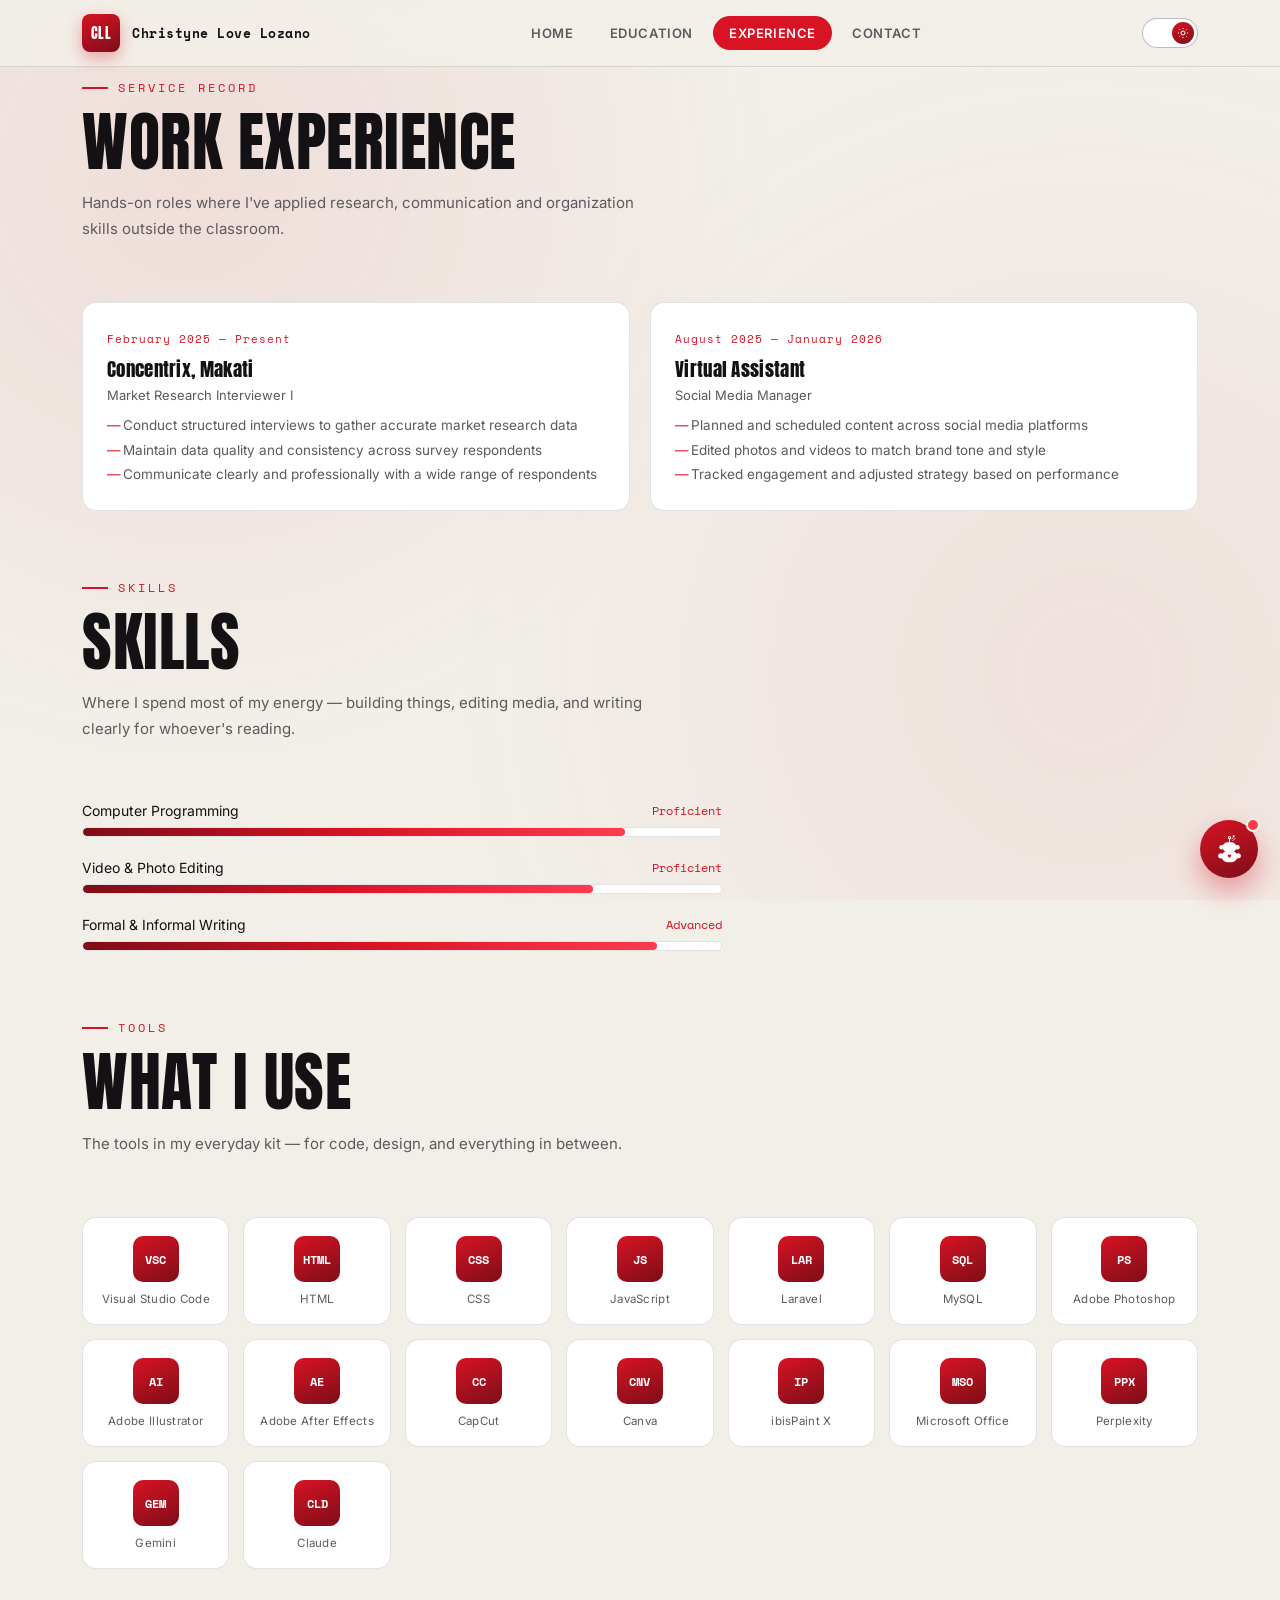
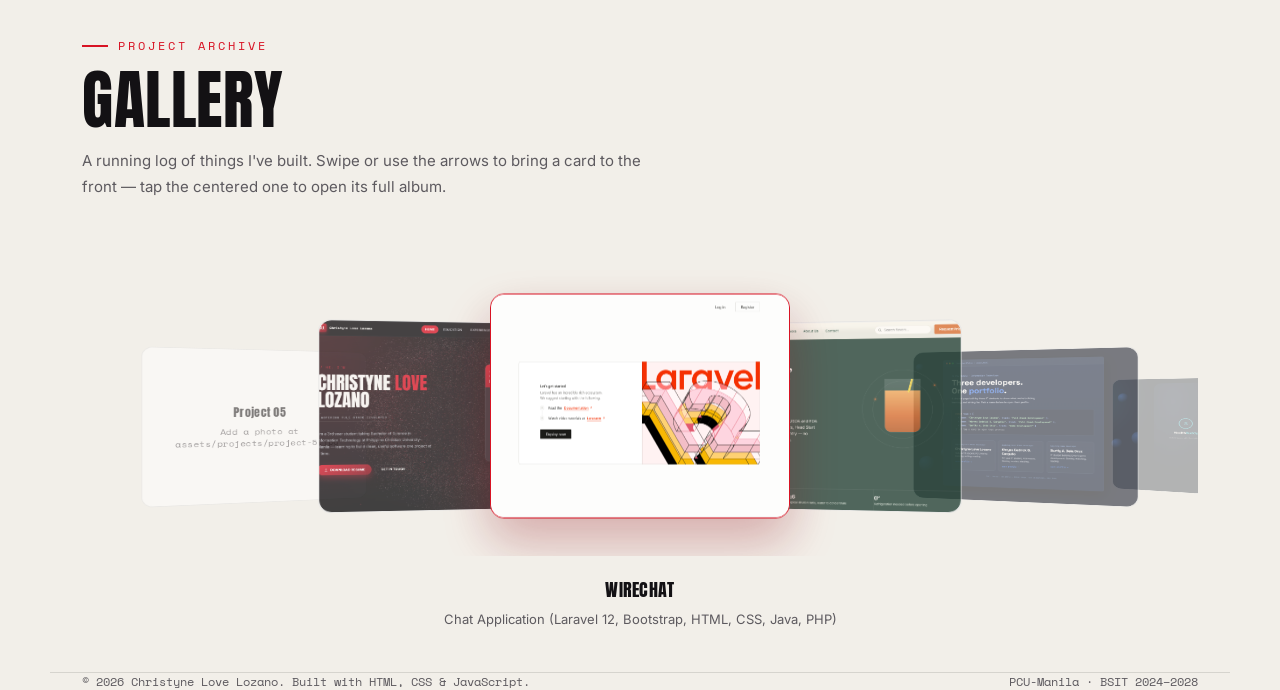
==== skills.html @ fc662559 "Add files via upload" ====
<!doctype html>
<html lang="en" data-theme="dark">
<head>
<meta charset="UTF-8">
<meta name="viewport" content="width=device-width, initial-scale=1.0">
<title>Skills — Christyne Love Lozano</title>
<link rel="stylesheet" href="css/style.css">

</head>
<body>
<div class="grain-bg"></div>

<header class="nav">
  <div class="nav-inner">
    <a href="index.html" class="nav-id">
      <span class="nav-id-badge">CLL</span>
      <span class="nav-id-text">
        <strong>Christyne Love Lozano</strong>
      </span>
    </a>
    <nav class="nav-links" data-nav-links>
      <a href="index.html">Home</a>
      <a href="education.html">Education</a>
      <a href="skills.html">Experience</a>
      <a href="contact.html">Contact</a>
    </nav>
    <div class="nav-right">
      <button class="theme-toggle" data-theme-toggle aria-label="Toggle light and dark mode">
        <span class="knob">
          <svg viewBox="0 0 24 24" width="12" height="12" fill="none" stroke="currentColor" stroke-width="2">
            <circle cx="12" cy="12" r="4"/>
            <path d="M12 2v2M12 20v2M4.9 4.9l1.4 1.4M17.7 17.7l1.4 1.4M2 12h2M20 12h2M4.9 19.1l1.4-1.4M17.7 6.3l1.4-1.4"/>
          </svg>
        </span>
      </button>
      <button class="nav-burger" data-nav-burger aria-label="Open menu"><span></span><span></span><span></span></button>
    </div>
  </div>
</header>

<main class="wrap">
   <div class="page-header" data-reveal>
    <span class="eyebrow">Service Record</span>
    <h1 class="title">Work Experience</h1>
    <p class="section-sub">Hands-on roles where I've applied research, communication and organization skills outside the classroom.</p>
  </div>

  <section class="work-grid">
    <div class="work-card" data-reveal>
      <span class="wc-period">February 2025 — Present</span>
      <h4>Concentrix, Makati</h4>
      <div class="wc-role">Market Research Interviewer I</div>
      <ul>
        <li>Conduct structured interviews to gather accurate market research data</li>
        <li>Maintain data quality and consistency across survey respondents</li>
        <li>Communicate clearly and professionally with a wide range of respondents</li>
      </ul>
    </div>

    <div class="work-card" data-reveal>
      <span class="wc-period">August 2025 — January 2026</span>
      <h4>Virtual Assistant</h4>
      <div class="wc-role">Social Media Manager</div>
      <ul>
        <li>Planned and scheduled content across social media platforms</li>
        <li>Edited photos and videos to match brand tone and style</li>
        <li>Tracked engagement and adjusted strategy based on performance</li>
      </ul>
    </div>
  </section>

  <div class="page-header" data-reveal>
    <span class="eyebrow">Skills </span>
    <h1 class="title">Skills</h1>
    <p class="section-sub">Where I spend most of my energy — building things, editing media, and writing clearly for whoever's reading.</p>
  </div>

  <section class="skill-bars">
    <div class="skill-bar-row" data-reveal>
      <div class="sb-top"><span>Computer Programming</span><span>Proficient</span></div>
      <div class="sb-track"><div class="sb-fill" data-value="85"></div></div>
    </div>
    <div class="skill-bar-row" data-reveal>
      <div class="sb-top"><span>Video &amp; Photo Editing</span><span>Proficient</span></div>
      <div class="sb-track"><div class="sb-fill" data-value="80"></div></div>
    </div>
    <div class="skill-bar-row" data-reveal>
      <div class="sb-top"><span>Formal &amp; Informal Writing</span><span>Advanced</span></div>
      <div class="sb-track"><div class="sb-fill" data-value="90"></div></div>
    </div>
  </section>

  <div class="page-header" data-reveal>
    <span class="eyebrow"> Tools </span>
    <h1 class="title">What I Use</h1>
    <p class="section-sub">The tools in my everyday kit — for code, design, and everything in between.</p>
  </div>

  <section class="badge-grid">
    <div class="badge" data-reveal><div class="badge-mark">VSC</div><span>Visual Studio Code</span></div>
    <div class="badge" data-reveal><div class="badge-mark">HTML</div><span>HTML</span></div>
    <div class="badge" data-reveal><div class="badge-mark">CSS</div><span>CSS</span></div>
    <div class="badge" data-reveal><div class="badge-mark">JS</div><span>JavaScript</span></div>
    <div class="badge" data-reveal><div class="badge-mark">LAR</div><span>Laravel</span></div>
    <div class="badge" data-reveal><div class="badge-mark">SQL</div><span>MySQL</span></div>
    <div class="badge" data-reveal><div class="badge-mark">PS</div><span>Adobe Photoshop</span></div>
    <div class="badge" data-reveal><div class="badge-mark">AI</div><span>Adobe Illustrator</span></div>
    <div class="badge" data-reveal><div class="badge-mark">AE</div><span>Adobe After Effects</span></div>
    <div class="badge" data-reveal><div class="badge-mark">CC</div><span>CapCut</span></div>
    <div class="badge" data-reveal><div class="badge-mark">CNV</div><span>Canva</span></div>
    <div class="badge" data-reveal><div class="badge-mark">IP</div><span>ibisPaint X</span></div>
    <div class="badge" data-reveal><div class="badge-mark">MSO</div><span>Microsoft Office</span></div>
    <div class="badge" data-reveal><div class="badge-mark">PPX</div><span>Perplexity</span></div>
    <div class="badge" data-reveal><div class="badge-mark">GEM</div><span>Gemini</span></div>
    <div class="badge" data-reveal><div class="badge-mark">CLD</div><span>Claude</span></div>
  </section>

  <div class="page-header" data-reveal>
    <span class="eyebrow">Project Archive</span>
    <h1 class="title">Gallery</h1>
    <p class="section-sub">A running log of things I've built. Swipe or use the arrows to bring a card to the front — tap the centered one to open its full album.</p>
  </div> 

  <section>
    <div class="gallery-carousel" data-gallery role="list" aria-label="Project photo gallery">
      <button class="gallery-item" type="button" data-reveal
        data-title="Wirechat"
        data-desc="Chat Application (Laravel 12, Bootstrap, HTML, CSS, Java, PHP)"
        data-album="assets/Project01/Photo1.png, assets/Project01/register.png, assets/Project01/login.png, assets/Project01/dashboard.png, assets/Project01/chats.png, assets/Project01/profile.png"
        aria-label="View project 1 album">
        <img src="assets/Project01/photo1.png" alt="Project 1"
             onerror="this.style.display='none'; this.nextElementSibling.style.display='flex';">
        <span class="gi-fallback" style="display:flex;">
          <strong>Wirechat</strong>
          <br>
        </span>
      </button>
      <button class="gallery-item" type="button" data-reveal
        data-title="Penny Juice"
        data-desc="Penny Juice website (HTML, CSS, JavaScript)"
        data-album="assets/Project02/pennyjuice1.png, assets/Project02/pennyjuice2.png, assets/Project02/pennyjuice3.png, assets/Project02/pennyjuice4.png, assets/Project02/pennyjuice5.png, assets/Project02/pennyjuice6.png"
        aria-label="View project 2 album">
        <img src="assets/Project02/pennyjuice1.png" alt="Project 2"
             onerror="this.style.display='none'; this.nextElementSibling.style.display='flex';">
        <span class="gi-fallback" style="display:flex;">
          <strong>Penny Juice</strong>
          <br>
        </span>
      </button>
      <button class="gallery-item" type="button" data-reveal
        data-title="Group Portfolio"
        data-desc="Group Portfolio website (HTML, CSS, JavaScript)"
        data-album="assets/Project03/group1.png, assets/Project03/group2.png, assets/Project03/group3.png, assets/Project03/group4.png, assets/Project03/group5.png"
        aria-label="View project 3 album">
        <img src="assets/Project03/group1.png" alt="Project 3"
             onerror="this.style.display='none'; this.nextElementSibling.style.display='flex';">
        <span class="gi-fallback" style="display:flex;">
          <strong>Group Portfolio</strong>
          <br>
        </span>
      </button>
      <button class="gallery-item" type="button" data-reveal
        data-title="HealthBuddy"
        data-desc="HealthBuddy website (HTML, CSS, JavaScript)"
        data-album="assets/Project04/hb1.png, assets/Project04/hb2.png, assets/Project04/hb3.png, assets/Project04/hb4.png, assets/Project04/hb5.png, assets/Project04/hb6.png"
        aria-label="View project 4 album">
        <img src="assets/Project04/hb1.png" alt="Project 4"
             onerror="this.style.display='none'; this.nextElementSibling.style.display='flex';">
        <span class="gi-fallback" style="display:flex;">
          <strong>HealthBuddy</strong>
          <br>
        </span>
      </button>
      <button class="gallery-item" type="button" data-reveal
        data-title="Project 05"
        data-desc="Describe this project here — what it is, the tools you used, and what you were going for."
        data-album="assets/projects/project-5.jpg"
        aria-label="View project 5 album">
        <img src="assets/projects/project-5.jpg" alt="Project 5"
             onerror="this.style.display='none'; this.nextElementSibling.style.display='flex';">
        <span class="gi-fallback" style="display:flex;">
          <strong>Project 05</strong>
          Add a photo at<br>assets/projects/project-5.jpg
        </span>
      </button>
      <button class="gallery-item" type="button" data-reveal
        data-title="Personal Portfolio"
        data-desc="Personal Portfolio website (HTML, CSS, JavaScript)"
        data-album="assets/Project06/personal1.png, assets/Project06/personal2.png, assets/Project06/personal3.png"
        aria-label="View project 6 album">
        <img src="assets/Project06/personal1.png" alt="Project 6"
             onerror="this.style.display='none'; this.nextElementSibling.style.display='flex';">
        <span class="gi-fallback" style="display:flex;">
          <strong>Personal Portfolio</strong>
          <br>
        </span>
      </button>
    </div>

    <!-- Live caption for whichever card is currently centered -->
    <div class="gallery-caption-box" id="galleryCaptionBox">
      <h3 id="galleryCaptionTitle"></h3>
      <p id="galleryCaptionDesc"></p>
    </div>
  </section>
</main>

<footer class="wrap">
  <p>&copy; 2026 Christyne Love Lozano. Built with HTML, CSS &amp; JavaScript.</p>
  <p>PCU-Manila · BSIT 2024–2028</p>
</footer>

<!-- Project album: opens on the centered gallery card, shows every photo in that
     project's data-album list with its own prev/next + thumbnail strip.
     "Back" button (or Esc / backdrop click) returns to the gallery. -->
<div class="lightbox" id="lightbox" aria-hidden="true">
  <button class="lightbox-back" id="lightboxBack" type="button">
    <svg viewBox="0 0 24 24" width="14" height="14" fill="none" stroke="currentColor" stroke-width="2"><path d="M15 18l-6-6 6-6"/></svg>
    Back
  </button>
  <div class="lightbox-stage">
    <button class="lightbox-arrow" id="albumPrev" type="button" aria-label="Previous photo in album">
      <svg viewBox="0 0 24 24" fill="none" stroke="currentColor" stroke-width="2"><path d="M15 18l-6-6 6-6"/></svg>
    </button>
    <img class="lightbox-img" id="lightboxImg" src="" alt="">
    <button class="lightbox-arrow" id="albumNext" type="button" aria-label="Next photo in album">
      <svg viewBox="0 0 24 24" fill="none" stroke="currentColor" stroke-width="2"><path d="M9 18l6-6-6-6"/></svg>
    </button>
  </div>
  <div class="lightbox-info">
    <h3 class="lightbox-title" id="lightboxTitle"></h3>
    <p class="lightbox-desc" id="lightboxDesc"></p>
    <p class="lightbox-count" id="lightboxCount"></p>
    <div class="lightbox-thumbs" id="lightboxThumbs"></div>
  </div>
</div>

<script src="js/script.js"></script>
<script>
  // ---- Cursor spotlight for work-card / badge / gallery-item hover ----
  document.querySelectorAll('.work-card, .badge, .gallery-item').forEach(function (el) {
    el.addEventListener('mousemove', function (e) {
      var r = el.getBoundingClientRect();
      el.style.setProperty('--mx', (e.clientX - r.left) + 'px');
      el.style.setProperty('--my', (e.clientY - r.top) + 'px');
    });
  });

  // ---- Circular gallery carousel: cards are positioned by JS on an arc around
  // the current index, so it reads as shuffling / orbiting rather than scrolling.
  // Each card's data-title / data-desc / data-album feed the live caption below
  // the carousel and the project album modal that opens on the centered card.
  (function () {
    var track = document.querySelector('[data-gallery]');
    if (!track) return;
    var items = Array.prototype.slice.call(track.querySelectorAll('.gallery-item'));
    var prevBtn = document.querySelector('[data-gallery-prev]');
    var nextBtn = document.querySelector('[data-gallery-next]');
    var n = items.length;
    var current = 0;

    // Read each project's data straight from its card's attributes.
    var projects = items.map(function (item) {
      var albumRaw = item.getAttribute('data-album') || '';
      return {
        title: item.getAttribute('data-title') || '',
        desc: item.getAttribute('data-desc') || '',
        images: albumRaw.split(',').map(function (s) { return s.trim(); }).filter(Boolean)
      };
    });

    var captionBox = document.getElementById('galleryCaptionBox');
    var captionTitle = document.getElementById('galleryCaptionTitle');
    var captionDesc = document.getElementById('galleryCaptionDesc');
    var captionTimer = null;

    function updateCaption() {
      var p = projects[current];
      if (!p || !captionBox) return;
      captionBox.classList.add('is-fading');
      clearTimeout(captionTimer);
      captionTimer = setTimeout(function () {
        captionTitle.textContent = p.title;
        captionDesc.textContent = p.desc;
        captionBox.classList.remove('is-fading');
      }, 150);
    }

    function layout() {
      items.forEach(function (item, i) {
        var diff = i - current;
        if (diff > n / 2) diff -= n;
        if (diff < -n / 2) diff += n;

        var abs = Math.abs(diff);
        var x = diff * 190;
        var y = abs * 10;
        var scale = Math.max(1 - abs * 0.16, 0.5);
        var rotate = diff * -12;
        var opacity = Math.max(1 - abs * 0.24, 0.15);

        item.style.transform =
          'translate(-50%, -50%) translate(' + x + 'px, ' + y + 'px) scale(' + scale + ') rotateY(' + rotate + 'deg)';
        item.style.zIndex = 100 - abs;
        item.style.opacity = opacity;
        item.classList.toggle('is-center', diff === 0);
      });
      updateCaption();
    }

    function go(delta) {
      current = (current + delta + n) % n;
      layout();
    }

    if (prevBtn) prevBtn.addEventListener('click', function () { go(-1); });
    if (nextBtn) nextBtn.addEventListener('click', function () { go(1); });

    // ---- Project album modal ----
    var lightbox = document.getElementById('lightbox');
    var lightboxImg = document.getElementById('lightboxImg');
    var lightboxTitle = document.getElementById('lightboxTitle');
    var lightboxDesc = document.getElementById('lightboxDesc');
    var lightboxCount = document.getElementById('lightboxCount');
    var lightboxThumbs = document.getElementById('lightboxThumbs');
    var lightboxBack = document.getElementById('lightboxBack');
    var albumPrevBtn = document.getElementById('albumPrev');
    var albumNextBtn = document.getElementById('albumNext');
    var lastFocused = null;
    var activeProject = 0;
    var albumIndex = 0;

    function renderAlbum() {
      var p = projects[activeProject];
      if (!p || !p.images.length) return;

      lightboxImg.src = p.images[albumIndex];
      lightboxImg.alt = p.title + ' — photo ' + (albumIndex + 1);
      lightboxTitle.textContent = p.title;
      lightboxDesc.textContent = p.desc;
      lightboxCount.textContent = p.images.length > 1
        ? 'Photo ' + (albumIndex + 1) + ' of ' + p.images.length
        : '';

      var multi = p.images.length > 1;
      albumPrevBtn.style.visibility = multi ? 'visible' : 'hidden';
      albumNextBtn.style.visibility = multi ? 'visible' : 'hidden';

      lightboxThumbs.innerHTML = '';
      if (multi) {
        p.images.forEach(function (src, idx) {
          var thumb = document.createElement('button');
          thumb.type = 'button';
          thumb.className = 'lightbox-thumb' + (idx === albumIndex ? ' active' : '');
          thumb.setAttribute('aria-label', 'View photo ' + (idx + 1) + ' of ' + p.images.length);
          var img = document.createElement('img');
          img.src = src;
          img.alt = '';
          thumb.appendChild(img);
          thumb.addEventListener('click', function () {
            albumIndex = idx;
            renderAlbum();
          });
          lightboxThumbs.appendChild(thumb);
        });
      }
    }

    function albumGo(delta) {
      var p = projects[activeProject];
      if (!p || p.images.length < 2) return;
      albumIndex = (albumIndex + delta + p.images.length) % p.images.length;
      renderAlbum();
    }

    function openAlbum(i) {
      activeProject = i;
      albumIndex = 0;
      renderAlbum();
      lastFocused = document.activeElement;
      lightbox.classList.add('open');
      lightbox.setAttribute('aria-hidden', 'false');
      document.body.style.overflow = 'hidden';
      lightboxBack.focus();
    }
    function closeAlbum() {
      lightbox.classList.remove('open');
      lightbox.setAttribute('aria-hidden', 'true');
      document.body.style.overflow = '';
      if (lastFocused) lastFocused.focus();
    }

    items.forEach(function (item, i) {
      item.addEventListener('click', function () {
        if (i !== current) {
          current = i;
          layout();
          return;
        }
        openAlbum(i);
      });
    });

    if (albumPrevBtn) albumPrevBtn.addEventListener('click', function () { albumGo(-1); });
    if (albumNextBtn) albumNextBtn.addEventListener('click', function () { albumGo(1); });
    lightboxBack.addEventListener('click', closeAlbum);
    lightbox.addEventListener('click', function (e) {
      if (e.target === lightbox) closeAlbum();
    });
    window.addEventListener('keydown', function (e) {
      if (lightbox.classList.contains('open')) {
        if (e.key === 'Escape') closeAlbum();
        if (e.key === 'ArrowLeft') albumGo(-1);
        if (e.key === 'ArrowRight') albumGo(1);
        return;
      }
      if (e.key === 'ArrowLeft') go(-1);
      if (e.key === 'ArrowRight') go(1);
    });

    // ---- Swipe support (touch + mouse drag) for the outer carousel ----
    var startX = null;
    track.addEventListener('touchstart', function (e) { startX = e.touches[0].clientX; }, { passive: true });
    track.addEventListener('touchend', function (e) {
      if (startX === null) return;
      var dx = e.changedTouches[0].clientX - startX;
      if (Math.abs(dx) > 40) go(dx < 0 ? 1 : -1);
      startX = null;
    });

    var dragStartX = null;
    track.addEventListener('mousedown', function (e) { dragStartX = e.clientX; });
    window.addEventListener('mouseup', function (e) {
      if (dragStartX === null) return;
      var dx = e.clientX - dragStartX;
      if (Math.abs(dx) > 40) go(dx < 0 ? 1 : -1);
      dragStartX = null;
    });

    layout();
  })();
</script>
   <script src="chatbot.js"></script>
</body>
</html>
---- css/style.css ----
/* ============================================================
   CHRISTYNE LOVE LOZANO — PORTFOLIO
   ============================================================ */

@import url('https://fonts.googleapis.com/css2?family=Anton&family=Space+Mono:wght@400;700&family=Inter:wght@400;500;600;700;800&display=swap');

/* ============================================================
   1. DESIGN TOKENS
   ============================================================ */
:root{
  --red:        #d81324;
  --red-deep:   #7d0d18;
  --red-glow:   #ff3b4e;
  --black:      #0a0a0c;
  --black-2:    #141417;
  --white:      #f7f5f1;

  --radius-sm: 6px;
  --radius-md: 14px;
  --radius-lg: 24px;

  --font-display: 'Anton', 'Arial Narrow', sans-serif;
  --font-body: 'Inter', system-ui, sans-serif;
  --font-mono: 'Space Mono', monospace;

  --ease: cubic-bezier(.22,.9,.32,1);
}

html[data-theme="dark"]{
  --bg: var(--black);
  --bg-elev: var(--black-2);
  --bg-elev-2: #1c1c20;
  --text: var(--white);
  --text-muted: #a6a6ad;
  --border: rgba(247,245,241,0.12);
  --border-strong: rgba(247,245,241,0.28);
  --shadow: 0 20px 50px rgba(0,0,0,.55);
}

html[data-theme="light"]{
  --bg: #f2efe9;
  --bg-elev: #ffffff;
  --bg-elev-2: #ffffff;
  --text: #131114;
  --text-muted: #5d5a5f;
  --border: rgba(19,17,20,0.12);
  --border-strong: rgba(19,17,20,0.28);
  --shadow: 0 20px 50px rgba(19,17,20,.12);
}

/* ============================================================
   2. BASE ELEMENTS
   ============================================================ */
*,*::before,*::after{ box-sizing:border-box; }
html{ scroll-behavior:smooth; }
body{
  margin:0;
  background:var(--bg);
  color:var(--text);
  font-family:var(--font-body);
  transition:background .35s var(--ease), color .35s var(--ease);
  overflow-x:hidden;
}
img{ max-width:100%; display:block; }
a{ color:inherit; text-decoration:none; }
ul{ margin:0; padding:0; list-style:none; }
button{ font-family:inherit; cursor:pointer; }

::selection{ background:var(--red); color:#fff; }

@media (prefers-reduced-motion: reduce){
  *{ animation-duration:.001ms !important; animation-iteration-count:1 !important; transition-duration:.001ms !important; scroll-behavior:auto !important; }
}

/* ---------- Texture ---------- */
.grain-bg{
  position:fixed; inset:0; z-index:-2; pointer-events:none;
  background:
    radial-gradient(circle at 15% 20%, rgba(216,19,36,.16), transparent 45%),
    radial-gradient(circle at 85% 75%, rgba(216,19,36,.10), transparent 50%);
}
html[data-theme="light"] .grain-bg{
  background:
    radial-gradient(circle at 15% 20%, rgba(216,19,36,.08), transparent 45%),
    radial-gradient(circle at 85% 75%, rgba(216,19,36,.06), transparent 50%);
}

/* ============================================================
   3. LAYOUT SHELL
   ============================================================ */
.wrap{ max-width:1180px; margin:0 auto; padding:0 32px; }

/* ============================================================
   4. NAVBAR
   ============================================================ */
.nav{
  position:sticky; top:0; z-index:100;
  background:color-mix(in srgb, var(--bg) 88%, transparent);
  backdrop-filter:blur(14px);
  border-bottom:1px solid var(--border);
}
.nav-inner{
  max-width:1180px; margin:0 auto; padding:14px 32px;
  display:flex; align-items:center; justify-content:space-between; gap:24px;
}
.nav-id{
  display:flex; align-items:center; gap:12px;
  font-family:var(--font-mono);
}
.nav-id-badge{
  width:38px; height:38px; border-radius:8px;
  background:linear-gradient(155deg, var(--red), var(--red-deep));
  display:flex; align-items:center; justify-content:center;
  color:#fff; font-family:var(--font-display); font-size:14px; letter-spacing:.5px;
  box-shadow:0 6px 16px rgba(216,19,36,.35);
  flex-shrink:0;
}
.nav-id-text{ line-height:1.15; }
.nav-id-text strong{ display:block; font-size:13px; letter-spacing:.5px; }
.nav-id-text span{ display:block; font-size:10px; color:var(--text-muted); letter-spacing:1.5px; }

.nav-links{ display:flex; align-items:center; gap:4px; }
.nav-links a{
  position:relative;
  padding:9px 16px; font-size:13px; font-weight:600; letter-spacing:.6px; text-transform:uppercase;
  color:var(--text-muted); border-radius:999px; transition:color .25s, background .25s;
}
.nav-links a:hover{ color:var(--text); background:var(--bg-elev); }
.nav-links a.active{ color:#fff; background:var(--red); }

.nav-right{ display:flex; align-items:center; gap:10px; }

.theme-toggle{
  position:relative; width:56px; height:30px; border-radius:999px; border:1px solid var(--border-strong);
  background:var(--bg-elev); padding:3px; display:flex; align-items:center;
}
.theme-toggle .knob{
  width:22px; height:22px; border-radius:50%;
  background:linear-gradient(155deg, var(--red), var(--red-deep));
  display:flex; align-items:center; justify-content:center; color:#fff; font-size:12px;
  transform:translateX(0); transition:transform .35s var(--ease);
}
html[data-theme="light"] .theme-toggle .knob{ transform:translateX(26px); }

.nav-burger{
  display:none; width:38px; height:38px; border-radius:8px; border:1px solid var(--border-strong);
  background:var(--bg-elev); align-items:center; justify-content:center; flex-direction:column; gap:4px;
}
.nav-burger span{ width:16px; height:2px; background:var(--text); display:block; }

@media (max-width: 880px){
  .nav-links{
    position:fixed; inset:64px 16px auto 16px; flex-direction:column; align-items:stretch;
    background:var(--bg-elev); border:1px solid var(--border); border-radius:var(--radius-md);
    padding:10px; box-shadow:var(--shadow);
    transform:translateY(-12px); opacity:0; pointer-events:none; transition:all .3s var(--ease);
  }
  .nav-links.open{ transform:translateY(0); opacity:1; pointer-events:auto; }
  .nav-links a{ text-align:center; }
  .nav-burger{ display:flex; }
}

/* ============================================================
   5. SECTION SCAFFOLDING (shared across pages)
   ============================================================ */
.page-header{ padding:64px 0 12px; }
.eyebrow{
  font-family:var(--font-mono); font-size:12px; letter-spacing:3px; text-transform:uppercase;
  color:var(--red); display:flex; align-items:center; gap:10px; margin-bottom:14px;
}
.eyebrow::before{ content:''; width:26px; height:2px; background:var(--red); display:inline-block; }
h1.title, h2.title{
  font-family:var(--font-display); font-weight:400; text-transform:uppercase;
  letter-spacing:.5px; line-height:1.02; margin:0 0 14px;
}
h1.title{ font-size:clamp(38px, 6vw, 64px); }
h2.title{ font-size:clamp(30px, 4.4vw, 44px); }
.section-sub{ color:var(--text-muted); max-width:560px; font-size:15px; line-height:1.7; }
section{ padding:56px 0; }

/* ---------- Scene / WebGL background in index.html ---------- */
html:has(#scene), body:has(#scene) { background: transparent !important; }
#scene{
  position: fixed;
  inset: 0;
  z-index: -3;
  display: block;
  width: 100vw;
  height: 100vh;
  pointer-events: none; /* never blocks clicks/scroll on real content */
}
/* Light-mode background */
#sceneLight{
  position: fixed;
  inset: 0;
  z-index: -3;
  display: none;
  width: 100vw;
  height: 100vh;
  pointer-events: none;
}
/* Dims the storm so it reads as a background*/
#scene-scrim{
  position: fixed;
  inset: 0;
  z-index: -2;
  pointer-events: none;
  background:
    radial-gradient(circle at 32% 45%, rgba(10,10,12,.25), rgba(10,10,12,.5) 55%, rgba(10,10,12,.68) 100%);
}

/* ============================================================
   6. BUTTONS
   ============================================================ */
.btn{
  display:inline-flex; align-items:center; gap:10px;
  padding:14px 26px; border-radius:999px; font-weight:700; font-size:13px;
  letter-spacing:.6px; text-transform:uppercase; border:1px solid transparent;
  transition:transform .25s var(--ease), box-shadow .25s var(--ease), background .25s;
}
.btn-primary{
  background:linear-gradient(155deg, var(--red), var(--red-deep)); color:#fff;
  box-shadow:0 12px 26px rgba(216,19,36,.35);
}
.btn-primary:hover{ transform:translateY(-3px); box-shadow:0 18px 34px rgba(216,19,36,.45); }
.btn-ghost{
  background:transparent; color:var(--text); border-color:var(--border-strong);
}
.btn-ghost:hover{ background:var(--bg-elev); border-color:var(--red); }

/* ============================================================
   7. HERO / LANDING (index.html)
   ============================================================ */
.hero{
  display:grid; grid-template-columns:1.05fr .95fr; gap:40px; align-items:center;
  min-height:calc(100svh - 68px); padding:24px 0 60px;
}
.hero-greet{
  font-family:var(--font-mono); color:var(--red); font-size:14px; letter-spacing:3px;
  text-transform:uppercase; margin-bottom:18px; display:block;
}
.hero-name{
  font-family:var(--font-display); font-weight:400; text-transform:uppercase;
  font-size:clamp(42px, 6.4vw, 78px); line-height:.96; margin:0 0 20px;
}
.hero-name .accent{ color:var(--red); }
.hero-role{
  display:inline-block; font-family:var(--font-mono); font-size:13px; letter-spacing:1.5px;
  text-transform:uppercase; padding:8px 14px; border:1px solid var(--border-strong);
  border-radius:999px; margin-bottom:22px; color:var(--text-muted);
}
.hero-desc{ font-size:16px; line-height:1.75; color:var(--text-muted); max-width:480px; margin-bottom:34px; }
.hero-actions{ display:flex; gap:14px; flex-wrap:wrap; }
.hero{ position:relative; overflow:hidden; }
.hero-3d-bg{ position:absolute; inset:0; z-index:0; pointer-events:none; }
.hero > *:not(.hero-3d-bg){ position:relative; z-index:1; }

/* ---------- ID card stage (hero visual) ---------- */
.id-card-stage{
  display:flex; flex-direction:column; align-items:center; justify-content:center; gap:18px;
  perspective:1600px;
}
.id-card-float{ animation:idFloat 5.5s ease-in-out infinite; }
@keyframes idFloat{
  0%,100%{ transform:translateY(0); }
  50%{ transform:translateY(-14px); }
}
.id-card{
  width:300px; height:430px; position:relative; transform-style:preserve-3d;
  cursor:grab; touch-action:none; outline:none;
}
.id-card:active{ cursor:grabbing; }
.id-card:focus-visible .id-card-face{ box-shadow:0 0 0 3px var(--red), var(--shadow); }
.id-card-face{
  position:absolute; inset:0; border-radius:20px; backface-visibility:hidden;
  background:var(--bg-elev-2); border:1px solid var(--border-strong);
  box-shadow:var(--shadow); overflow:hidden; display:flex; flex-direction:column;
}
.id-card-back{ transform:rotateY(180deg); }

.id-clip{
  position:absolute; top:-14px; left:50%; transform:translateX(-50%);
  width:56px; height:26px; border-radius:6px;
  background:linear-gradient(155deg,#3a3a3f,#0e0e10); box-shadow:0 4px 10px rgba(0,0,0,.35);
  z-index:3;
}
.id-clip::after{
  content:''; position:absolute; left:50%; top:6px; transform:translateX(-50%);
  width:10px; height:10px; border-radius:50%; background:#0a0a0a;
}

.id-top{
  background:linear-gradient(155deg, var(--red), var(--red-deep));
  color:#fff; padding:20px 18px 14px; position:relative;
}
.id-top small{ font-family:var(--font-mono); font-size:9.5px; letter-spacing:2px; opacity:.85; }
.id-top h3{ font-family:var(--font-display); font-weight:400; font-size:16px; margin:4px 0 0; letter-spacing:.5px; }

.id-photo{
  width:104px; height:104px; border-radius:50%; margin:18px auto 8px; overflow:hidden;
  border:3px solid var(--red); background:var(--bg-elev); flex-shrink:0;
  display:flex; align-items:center; justify-content:center;
}
.id-photo img{ width:100%; height:100%; object-fit:cover; }
.id-photo .initials{ font-family:var(--font-display); font-size:34px; color:var(--red); }

.id-body{ padding:0 22px; text-align:center; flex:1; }
.id-body h4{ font-family:var(--font-display); font-weight:400; font-size:20px; margin:0 0 2px; letter-spacing:.3px; }
.id-body p{ margin:0; font-size:12px; color:var(--text-muted); line-height:1.6; }
.id-tag{
  display:inline-block; margin-top:10px; font-family:var(--font-mono); font-size:10px;
  letter-spacing:1px; padding:4px 10px; border-radius:999px; border:1px solid var(--border-strong); color:var(--text-muted);
}
.id-bottom{
  margin-top:auto; padding:12px 22px 18px; font-family:var(--font-mono); font-size:9.5px; color:var(--text-muted);
  display:flex; justify-content:space-between; border-top:1px dashed var(--border-strong);
}
.id-barcode{
  height:26px; margin:0 22px 18px; border-radius:4px;
  background:repeating-linear-gradient(90deg, var(--text) 0 2px, transparent 2px 5px);
  opacity:.55;
}

.id-back-strip{ height:44px; background:#0a0a0c; margin-top:24px; }
.id-back-body{ padding:20px 22px; flex:1; display:flex; flex-direction:column; }
.id-back-body h5{ font-family:var(--font-mono); font-size:10px; letter-spacing:2px; color:var(--red); margin:0 0 8px; text-transform:uppercase; }
.id-back-list{ display:flex; flex-wrap:wrap; gap:6px; margin-bottom:16px; }
.id-back-list span{
  font-family:var(--font-mono); font-size:9.5px; padding:5px 9px; border-radius:6px;
  border:1px solid var(--border-strong); color:var(--text-muted);
}
.id-signature{ margin-top:auto; }
.id-signature .sig-line{ border-top:1px solid var(--border-strong); margin-bottom:6px; height:26px; }
.id-signature p{ margin:0; font-family:var(--font-mono); font-size:9px; color:var(--text-muted); letter-spacing:.5px; }
.id-qr{
  width:64px; height:64px; margin:0 auto 12px; border-radius:4px; overflow:hidden;
  display:grid; grid-template-columns:repeat(6,1fr); grid-template-rows:repeat(6,1fr); gap:1px;
  background:var(--border-strong);
}
.id-qr span{ background:var(--bg-elev-2); }
.id-qr span.on{ background:var(--text); }

.id-card-hint{
  font-family:var(--font-mono); font-size:11px; letter-spacing:1.5px; text-transform:uppercase;
  color:var(--text-muted); display:flex; align-items:center; gap:8px;
}
.id-card-hint svg{ width:14px; height:14px; }

@media (max-width: 940px){
  .hero{ grid-template-columns:1fr; text-align:center; padding-top:12px; }
  .hero-desc{ margin-left:auto; margin-right:auto; }
  .hero-actions{ justify-content:center; }
  .id-card-stage{ order:-1; }
}

/* ============================================================
   8. EDUCATION (education.html — base transcript + work cards)
   ============================================================ */
.transcript{ position:relative; margin-top:36px; }
.transcript::before{
  content:''; position:absolute; left:19px; top:6px; bottom:6px; width:2px;
  background:linear-gradient(var(--red), var(--border-strong));
}
.t-item{ position:relative; padding:0 0 40px 58px; }
.t-item:last-child{ padding-bottom:0; }
.t-dot{
  position:absolute; left:0; top:2px; width:40px; height:40px; border-radius:50%;
  background:var(--bg-elev); border:2px solid var(--red); display:flex; align-items:center; justify-content:center;
  font-family:var(--font-mono); font-size:11px; color:var(--red); font-weight:700;
}
.t-card{
  background:var(--bg-elev); border:1px solid var(--border); border-radius:var(--radius-md);
  padding:22px 24px;
}
.t-card .t-years{
  font-family:var(--font-mono); font-size:11px; letter-spacing:1.5px; color:var(--red);
  text-transform:uppercase; display:inline-block; margin-bottom:8px;
}
.t-card h3{ font-family:var(--font-display); font-weight:400; font-size:22px; margin:0 0 4px; letter-spacing:.3px; }
.t-card p{ margin:0; color:var(--text-muted); font-size:14px; }
.t-seal{
  position:absolute; right:24px; top:22px; width:44px; height:44px; border-radius:50%;
  border:1.5px dashed var(--border-strong); display:flex; align-items:center; justify-content:center;
  font-family:var(--font-mono); font-size:8px; letter-spacing:1px; color:var(--text-muted); text-align:center;
  transform:rotate(-12deg);
}

.work-grid{ display:grid; grid-template-columns:repeat(2,1fr); gap:20px; margin-top:30px; }
.work-card{
  background:var(--bg-elev); border:1px solid var(--border); border-radius:var(--radius-md); padding:24px;
  position:relative; overflow:hidden;
}
.work-card::before{
  content:''; position:absolute; top:0; left:0; width:5px; height:100%; background:var(--red);
}
.work-card .wc-period{ font-family:var(--font-mono); font-size:11px; color:var(--red); letter-spacing:1px; }
.work-card h4{ font-family:var(--font-display); font-weight:400; font-size:19px; margin:8px 0 4px; letter-spacing:.3px; }
.work-card .wc-role{ font-size:13px; color:var(--text-muted); margin-bottom:10px; }
.work-card ul li{ font-size:13.5px; color:var(--text-muted); padding-left:16px; position:relative; line-height:1.8; }
.work-card ul li::before{ content:'—'; position:absolute; left:0; color:var(--red); }

@media (max-width: 720px){ .work-grid{ grid-template-columns:1fr; } }

/* ============================================================
   9. SKILLS (skills.html — bars + badges)
   ============================================================ */
.skill-bars{ margin-top:30px; display:flex; flex-direction:column; gap:22px; max-width:640px; }
.skill-bar-row .sb-top{ display:flex; justify-content:space-between; font-size:14px; margin-bottom:8px; }
.sb-top span:last-child{ font-family:var(--font-mono); color:var(--red); font-size:12px; }
.sb-track{ height:10px; border-radius:999px; background:var(--bg-elev); border:1px solid var(--border); overflow:hidden; }
.sb-fill{
  height:100%; border-radius:999px; background:linear-gradient(90deg, var(--red-deep), var(--red), var(--red-glow));
  width:0; transition:width 1.1s var(--ease);
}

.badge-grid{
  display:grid; grid-template-columns:repeat(auto-fill, minmax(130px,1fr)); gap:14px; margin-top:30px;
}
.badge{
  background:var(--bg-elev); border:1px solid var(--border); border-radius:var(--radius-md);
  padding:18px 12px; text-align:center; transition:transform .25s var(--ease), border-color .25s, box-shadow .25s;
}
.badge:hover{ transform:translateY(-6px); border-color:var(--red); box-shadow:0 14px 30px rgba(216,19,36,.18); }
.badge-mark{
  width:46px; height:46px; margin:0 auto 10px; border-radius:10px;
  background:linear-gradient(155deg, var(--red), var(--red-deep)); color:#fff;
  display:flex; align-items:center; justify-content:center; font-family:var(--font-mono); font-weight:700; font-size:12px;
}
.badge span{ display:block; font-size:11.5px; color:var(--text-muted); letter-spacing:.3px; }

/* ============================================================
   10. CONTACT (contact.html — base list/quote layout )
   ============================================================ */
.contact-grid{ display:grid; grid-template-columns:1fr 1fr; gap:40px; align-items:start; margin-top:30px; }
.contact-list{ display:flex; flex-direction:column; gap:14px; }
.contact-row{
  display:flex; align-items:center; gap:16px; padding:16px 18px; border:1px solid var(--border);
  border-radius:var(--radius-md); background:var(--bg-elev); transition:border-color .25s, transform .25s;
}
.contact-row:hover{ border-color:var(--red); transform:translateX(6px); }
.contact-ico{
  width:42px; height:42px; border-radius:10px; background:linear-gradient(155deg, var(--red), var(--red-deep));
  color:#fff; display:flex; align-items:center; justify-content:center; flex-shrink:0;
}
.contact-row .cr-label{ font-family:var(--font-mono); font-size:10.5px; letter-spacing:1.5px; color:var(--text-muted); text-transform:uppercase; }
.contact-row .cr-value{ font-size:15px; font-weight:600; }

.quote-card{
  background:linear-gradient(155deg, var(--red-deep), var(--black));
  color:#fff; border-radius:var(--radius-lg); padding:38px 34px; position:relative; overflow:hidden;
}
html[data-theme="light"] .quote-card{ background:linear-gradient(155deg, var(--red), var(--red-deep)); }
.quote-card::before{
  content:'"'; position:absolute; top:-30px; left:16px; font-family:var(--font-display);
  font-size:180px; color:rgba(255,255,255,.08); line-height:1;
}
.quote-mark{ font-family:var(--font-mono); font-size:11px; letter-spacing:2px; color:var(--red-glow); text-transform:uppercase; }
.quote-text{ font-family:var(--font-display); font-weight:400; font-size:clamp(20px,2.4vw,26px); line-height:1.4; margin:16px 0 18px; text-transform:none; }
.quote-cite{ font-family:var(--font-mono); font-size:12px; opacity:.85; }
.wax-seal{
  position:absolute; bottom:-24px; right:-24px; width:110px; height:110px; border-radius:50%;
  border:2px dashed rgba(255,255,255,.35); display:flex; align-items:center; justify-content:center;
  font-family:var(--font-display); font-size:11px; letter-spacing:1px; text-align:center; color:rgba(255,255,255,.65);
  transform:rotate(-14deg);
}

@media (max-width: 860px){ .contact-grid{ grid-template-columns:1fr; } }

/* ============================================================
   11. SCROLL REVEAL (shared, all pages)
   ============================================================ */
[data-reveal]{
  opacity:0; transform:translateY(26px);
  transition:opacity .7s var(--ease), transform .7s var(--ease);
}
[data-reveal].is-visible{ opacity:1; transform:translateY(0); }

/* ============================================================
   12. FOOTER (shared, all pages)
   ============================================================ */
footer{
  border-top:1px solid var(--border); padding:28px 0; margin-top:40px;
  display:flex; align-items:center; justify-content:space-between; gap:14px; flex-wrap:wrap;
}
footer p{ font-family:var(--font-mono); font-size:11.5px; color:var(--text-muted); margin:0; }

/* ============================================================
   13. EDUCATION PAGE ADDITIONS
   ============================================================ */
/* Sub-navigation between the education page's own sections */
.page-subnav{
  display:flex; flex-wrap:wrap; gap:8px; margin:28px 0 8px;
}
.page-subnav a{
  font-family:var(--font-mono); font-size:11px; letter-spacing:1px; text-transform:uppercase;
  padding:8px 14px; border-radius:999px; border:1px solid var(--border-strong); color:var(--text-muted);
  transition:color .25s, border-color .25s, background .25s;
}
.page-subnav a:hover{ color:var(--text); border-color:var(--red); background:var(--bg-elev); }

.subsection-head{ display:flex; align-items:baseline; justify-content:space-between; gap:16px; flex-wrap:wrap; margin-top:8px; }
.subsection-head .count-tag{
  font-family:var(--font-mono); font-size:11px; letter-spacing:1px; color:var(--text-muted);
  border:1px solid var(--border-strong); border-radius:999px; padding:5px 12px;
}

/* ---------- Credential accordion inside Certifications & Awards ---------- */
.cred-accordion{ margin-top:26px; display:flex; flex-direction:column; gap:12px; }
.cred-group{
  border:1px solid var(--border); border-radius:var(--radius-md); background:var(--bg-elev);
  overflow:hidden; transition:border-color .25s var(--ease);
}
.cred-group[open]{ border-color:var(--border-strong); }
.cred-group-head{
  display:flex; align-items:center; gap:12px; padding:16px 20px; cursor:pointer;
  list-style:none; user-select:none;
}
.cred-group-head::-webkit-details-marker{ display:none; }
.cred-group-head::marker{ content:''; }
.cred-group-head:hover{ background:color-mix(in srgb, var(--bg-elev) 80%, var(--red) 6%); }
.cred-group-head .cg-icon{
  width:34px; height:34px; border-radius:8px; flex-shrink:0;
  background:linear-gradient(155deg, var(--red), var(--red-deep)); color:#fff;
  display:flex; align-items:center; justify-content:center;
  font-family:var(--font-mono); font-weight:700; font-size:11px;
}
.cred-group-head h4{
  font-family:var(--font-display); font-weight:400; font-size:16px; letter-spacing:.4px; margin:0;
  text-transform:uppercase;
}
.cred-group-head .cg-period{
  font-family:var(--font-mono); font-size:11px; color:var(--text-muted); margin-left:auto;
}
.cred-group-head .cg-chevron{ color:var(--text-muted); flex-shrink:0; transition:transform .3s var(--ease); }
.cred-group[open] .cg-chevron{ transform:rotate(180deg); color:var(--red); }
.cred-body{ padding:4px 20px 22px; border-top:1px solid var(--border); }

/* ---------- Top-honor highlight cards (GWA / rank) ---------- */
.honor-row{ display:grid; grid-template-columns:repeat(2,1fr); gap:16px; margin:18px 0; }
.honor-card{
  background:linear-gradient(155deg, var(--red-deep), var(--black));
  color:#fff; border-radius:var(--radius-md); padding:20px; position:relative; overflow:hidden;
}
html[data-theme="light"] .honor-card{ background:linear-gradient(155deg, var(--red), var(--red-deep)); }
.honor-card .h-rank{ font-family:var(--font-mono); font-size:10.5px; letter-spacing:2px; opacity:.85; text-transform:uppercase; }
.honor-card .h-gwa{ font-family:var(--font-display); font-size:30px; margin:6px 0 2px; }
.honor-card .h-label{ font-size:12px; opacity:.9; line-height:1.5; }
@media (max-width: 640px){ .honor-row{ grid-template-columns:1fr; } }

/* ---------- Generic credential card (award / cert / role) ---------- */
.cred-card{
  background:var(--bg); border:1px solid var(--border); border-radius:var(--radius-md); padding:20px;
  position:relative; overflow:hidden;
}
.cred-card::before{
  content:''; position:absolute; top:0; left:0; width:5px; height:100%; background:var(--red);
}
.cred-card .cc-period{ font-family:var(--font-mono); font-size:10.5px; color:var(--red); letter-spacing:1px; text-transform:uppercase; }
.cred-card h5{ font-family:var(--font-display); font-weight:400; font-size:16px; margin:8px 0 4px; letter-spacing:.3px; text-transform:none; }
.cred-card p{ margin:0; font-size:13px; color:var(--text-muted); line-height:1.65; }
.cred-grid{ display:grid; grid-template-columns:repeat(2,1fr); gap:14px; margin-top:4px; }
@media (max-width: 640px){ .cred-grid{ grid-template-columns:1fr; } }

/* ---------- Extra-curricular timeline (reuses .t-card look) ---------- */
.xc-transcript{ margin-top:36px; }
.t-card .t-role{ margin:0 0 10px; font-size:13px; color:var(--text-muted); font-weight:600; }
.t-card ul.t-bullets{ margin:0; padding:0; list-style:none; }
.t-card ul.t-bullets li{
  font-size:13.5px; color:var(--text-muted); padding-left:16px; position:relative; line-height:1.8;
}
.t-card ul.t-bullets li::before{ content:'—'; position:absolute; left:0; color:var(--red); }

/* ---------- Others / Community & Ministry ---------- */
.ministry-strip{
  background:var(--bg-elev); border:1px solid var(--border); border-radius:var(--radius-lg);
  padding:30px 28px; margin-top:26px;
}
.ministry-strip .ms-org{ display:flex; align-items:center; gap:14px; margin-bottom:20px; }
.ministry-strip .ms-org-mark{
  width:44px; height:44px; border-radius:10px; flex-shrink:0;
  background:linear-gradient(155deg, var(--red), var(--red-deep)); color:#fff;
  display:flex; align-items:center; justify-content:center; font-family:var(--font-mono); font-weight:700; font-size:12px;
}
.ministry-strip .ms-org h4{ font-family:var(--font-display); font-weight:400; font-size:18px; margin:0; letter-spacing:.3px; }
.ministry-strip .ms-org span{ font-family:var(--font-mono); font-size:10.5px; color:var(--text-muted); letter-spacing:.5px; }
.ministry-roles{ display:grid; grid-template-columns:repeat(3,1fr); gap:14px; }
.ministry-roles .mr-item{
  border:1px solid var(--border-strong); border-radius:var(--radius-md); padding:16px;
}
.ministry-roles .mr-item .mr-period{ font-family:var(--font-mono); font-size:10px; color:var(--red); letter-spacing:1px; }
.ministry-roles .mr-item h5{ font-family:var(--font-display); font-weight:400; font-size:14.5px; margin:6px 0 0; letter-spacing:.2px; text-transform:none; }
@media (max-width: 780px){ .ministry-roles{ grid-template-columns:1fr; } }

/* ---------- Transcript / cert-card hover polish ---------- */
.t-card, .work-card, .cred-card, .honor-card{
  position: relative;
  overflow: hidden;
  transition: transform .35s var(--ease), border-color .35s var(--ease), box-shadow .35s var(--ease);
}
.t-card::before, .honor-card::before,
.work-card::after, .cred-card::after{
  content: '';
  position: absolute;
  inset: 0;
  border-radius: inherit;
  background: radial-gradient(220px circle at var(--mx, 50%) var(--my, 50%), rgba(216,19,36,.32), transparent 70%);
  opacity: 0;
  transition: opacity .45s var(--ease);
  pointer-events: none;
  z-index: 1;
}
.honor-card::before{ background: radial-gradient(220px circle at var(--mx, 50%) var(--my, 50%), rgba(255,255,255,.28), transparent 70%); }
.t-card::after{
  content: '';
  position: absolute;
  inset: 0;
  border-radius: inherit;
  box-shadow: inset 0 0 0 1px rgba(216,19,36,0);
  transition: box-shadow .35s var(--ease);
  pointer-events: none;
}
.t-item:hover .t-card{
  transform: translateY(-6px);
  border-color: var(--red);
  box-shadow: var(--shadow);
}
.t-item:hover .t-card::before{ opacity: 1; }
.t-item:hover .t-card::after{ box-shadow: inset 0 0 0 1px rgba(216,19,36,.35); }
.t-item:hover .t-card h3{ color: var(--red); transition: color .3s var(--ease); }
.t-card h3{ transition: color .3s var(--ease); }

.work-card:hover, .cred-card:hover{
  transform: translateY(-6px);
  border-color: var(--red);
  box-shadow: var(--shadow);
}
.work-card:hover::after, .cred-card:hover::after{ opacity: 1; }

.honor-card:hover{
  transform: translateY(-6px);
  box-shadow: var(--shadow);
}
.honor-card:hover::before{ opacity: 1; }

.t-dot{ transition: transform .35s var(--ease), background .35s var(--ease), color .35s var(--ease), box-shadow .35s var(--ease); }
.t-item:hover .t-dot{
  background: var(--red);
  color: #fff;
  transform: scale(1.1);
  box-shadow: 0 0 0 6px rgba(216,19,36,.14);
}

/* ---------- Certifications & Awards: certificate wall ---------- */
.cred-filter{ display:flex; flex-wrap:wrap; gap:8px; margin-top:26px; }
.cred-chip{
  appearance:none; border:1px solid var(--border-strong); background:var(--bg-elev); color:var(--text-muted);
  font-family:var(--font-mono); font-size:11px; letter-spacing:1px; text-transform:uppercase;
  padding:9px 16px; border-radius:999px; cursor:pointer;
  transition:color .25s, background .25s, border-color .25s, transform .2s var(--ease);
}
.cred-chip:hover{ color:var(--text); border-color:var(--red); }
.cred-chip.is-active{
  background:linear-gradient(155deg, var(--red), var(--red-deep)); border-color:var(--red); color:#fff;
}
.cred-chip .cc-count{ opacity:.7; margin-left:3px; }

.cred-wall{
  display:grid; grid-template-columns:repeat(auto-fill, minmax(230px,1fr)); gap:18px; margin-top:26px;
}
.cert-card{
  position:relative; background:var(--bg-elev); border:1px solid var(--border); border-radius:var(--radius-md);
  padding:28px 20px 22px; overflow:hidden; display:flex; flex-direction:column; gap:8px; min-height:150px;
  transition:transform .3s var(--ease), border-color .3s var(--ease), box-shadow .3s var(--ease), opacity .25s var(--ease);
}
.cert-card::after{
  content:''; position:absolute; inset:7px; border:1px dashed var(--border-strong);
  border-radius:calc(var(--radius-md) - 4px); pointer-events:none; opacity:.65;
  transition:border-color .3s var(--ease);
}
.cert-card:hover{ transform:translateY(-6px); border-color:var(--red); box-shadow:var(--shadow); }
.cert-card:hover::after{ border-color:rgba(216,19,36,.45); }
.cert-card.is-hidden{ display:none; }

.cert-ribbon{
  position:absolute; top:15px; left:-38px; width:140px; text-align:center;
  transform:rotate(-45deg); background:linear-gradient(155deg, var(--red), var(--red-deep)); color:#fff;
  font-family:var(--font-mono); font-weight:700; font-size:9px; letter-spacing:1.5px; padding:4px 0;
  box-shadow:0 4px 10px rgba(216,19,36,.3); z-index:1;
}
.cert-card .cert-period{
  font-family:var(--font-mono); font-size:10.5px; color:var(--red); letter-spacing:1px; text-transform:uppercase;
  margin-left:36px;
}
.cert-card h5{ font-family:var(--font-display); font-weight:400; font-size:16px; margin:2px 0 0; letter-spacing:.3px; text-transform:none; }
.cert-card p{ margin:0; font-size:13px; color:var(--text-muted); line-height:1.6; }
.cert-card .cert-seal{
  align-self:flex-end; margin-top:auto; width:42px; height:42px; border-radius:50%;
  border:1.5px dashed var(--border-strong); display:flex; align-items:center; justify-content:center;
  font-family:var(--font-mono); font-size:7px; letter-spacing:.5px; color:var(--text-muted); text-align:center;
  transform:rotate(-10deg);
}

/* Honor variant: the two GWA / rank standouts, in the site's signature
   red-to-black gradient (same treatment as .honor-card / .quote-card). */
.cert-card--honor{ background:linear-gradient(155deg, var(--red-deep), var(--black)); color:#fff; border-color:transparent; }
html[data-theme="light"] .cert-card--honor{ background:linear-gradient(155deg, var(--red), var(--red-deep)); }
.cert-card--honor::after{ border-color:rgba(255,255,255,.28); }
.cert-card--honor:hover::after{ border-color:rgba(255,255,255,.5); }
.cert-card--honor .cert-period{ color:var(--red-glow); }
.cert-card--honor .cert-gwa{ font-family:var(--font-display); font-size:32px; margin:2px 0 0; }
.cert-card--honor p{ color:rgba(255,255,255,.85); }
.cert-card--honor .cert-seal{ border-color:rgba(255,255,255,.35); color:rgba(255,255,255,.75); }

@media (max-width: 640px){
  .cred-wall{ grid-template-columns:repeat(auto-fill, minmax(155px,1fr)); gap:14px; }
  .cert-card{ padding:24px 15px 18px; }
  .cert-ribbon{ width:120px; font-size:8px; left:-34px; top:13px; }
}

@media (prefers-reduced-motion: reduce){
  .t-card, .t-dot, .t-card::before, .t-card::after, .t-card h3,
  .work-card, .work-card::after, .cred-card, .cred-card::after,
  .honor-card, .honor-card::before, .cert-card{ transition: none !important; animation: none !important; }
}

/* ============================================================
   14. SKILLS PAGE ADDITIONS
   ============================================================ */
main.wrap > .page-header{ padding: 36px 0 8px; }
main.wrap > .page-header:first-child{ padding-top: 12px; }
main.wrap > section{ padding: 8px 0 32px; }

/* ---------- Shared card hover: red spotlight + lift + glow ring ---------- */
.work-card, .badge, .gallery-item{
  position: relative;
  overflow: hidden;
  transition: transform .35s var(--ease), border-color .35s var(--ease), box-shadow .35s var(--ease);
}
.work-card::before, .badge::before, .gallery-item::before{
  content: '' !important;
  position: absolute !important;
  inset: 0 !important;
  width: 100% !important;
  height: 100% !important;
  border-radius: inherit !important;
  background: radial-gradient(220px circle at var(--mx, 50%) var(--my, 50%), rgba(216,19,36,.28), transparent 65%) !important;
  opacity: 0 !important;
  transition: opacity .4s var(--ease) !important;
  pointer-events: none !important;
}
.work-card::after, .badge::after, .gallery-item::after{
  content: '' !important;
  position: absolute !important;
  inset: 0 !important;
  border-radius: inherit !important;
  box-shadow: inset 0 0 0 1px rgba(216,19,36,0) !important;
  transition: box-shadow .35s var(--ease) !important;
  pointer-events: none !important;
}
.work-grid .work-card:hover, .badge-grid .badge:hover{
  border-color: var(--red) !important;
}
.work-grid .work-card:hover::before, .badge-grid .badge:hover::before, .gallery-item:hover::before{ opacity: 1 !important; }
.work-grid .work-card:hover::after, .badge-grid .badge:hover::after, .gallery-item:hover::after{ box-shadow: inset 0 0 0 1px rgba(216,19,36,.35) !important; }
.work-card:hover h4{ color: var(--red); transition: color .3s var(--ease); }
.work-card h4{ transition: color .3s var(--ease); }

/* ---------- Project gallery / circular carousel ---------- */
.gallery-carousel{
  position: relative;
  height: 300px;
  margin-top: 26px;
  overflow: hidden;
  perspective: 1200px;
}
.gallery-item{
  position: absolute;
  top: 50%;
  left: 50%;
  width: min(60vw, 300px);
  aspect-ratio: 4 / 3;
  border-radius: var(--radius-md);
  border: 1px solid var(--border);
  background: var(--bg-elev);
  padding: 0;
  cursor: pointer;
  transition: transform .55s var(--ease), opacity .55s var(--ease), border-color .3s var(--ease), box-shadow .3s var(--ease);
  will-change: transform;
}
.gallery-item.is-center{
  cursor: zoom-in;
  border-color: var(--red);
  box-shadow: 0 24px 50px rgba(216,19,36,.2), var(--shadow);
}
.gallery-item img{
  width: 100%; height: 100%;
  object-fit: cover;
  display: block;
  border-radius: inherit;
  pointer-events: none;
}
.gallery-item .gi-fallback{
  display: none;
  width: 100%; height: 100%;
  align-items: center; justify-content: center;
  flex-direction: column; gap: 8px;
  font-family: var(--font-mono); font-size: 11.5px; letter-spacing: .5px;
  color: var(--text-muted); text-align: center; padding: 18px;
  pointer-events: none;
}
.gallery-item .gi-fallback strong{
  font-family: var(--font-display); font-weight: 400; font-size: 16px;
  color: var(--text); letter-spacing: .3px; text-transform: none;
}
.gallery-caption{
  font-family: var(--font-mono); font-size: 11px; letter-spacing: 1px; text-transform: uppercase;
  color: var(--text-muted); margin-top: 10px; text-align: center;
}

/* Live caption that shows whichever project card is currently centered.
   Fades between projects instead of jumping. */
.gallery-caption-box{
  max-width: 460px; margin: 20px auto 0; text-align: center; min-height: 64px;
  opacity: 1; transition: opacity .25s var(--ease);
}
.gallery-caption-box.is-fading{ opacity: 0; }
.gallery-caption-box h3{
  font-family: var(--font-display); font-weight: 400; font-size: 18px;
  margin: 0 0 6px; letter-spacing: .3px; text-transform: uppercase;
}
.gallery-caption-box p{ margin: 0; font-size: 13px; color: var(--text-muted); line-height: 1.65; }
.gallery-hint{
  font-family: var(--font-mono); font-size: 11px; letter-spacing: 1.5px; text-transform: uppercase;
  color: var(--text-muted); margin-top: 8px; display: flex; align-items: center; justify-content: center; gap: 8px;
}
.gallery-hint svg{ width: 14px; height: 14px; }

.gallery-nav{ display: flex; justify-content: center; gap: 10px; margin-top: 14px; }
.gallery-nav-btn{
  width: 38px; height: 38px; border-radius: 999px; border: 1px solid var(--border-strong);
  background: var(--bg-elev); color: var(--text); display: flex; align-items: center; justify-content: center;
  transition: border-color .25s, background .25s, color .25s;
}
.gallery-nav-btn:hover{ border-color: var(--red); background: var(--red); color: #fff; }

/* ---------- Lightbox / project album ---------- */
.lightbox{
  position: fixed; inset: 0; z-index: 200;
  background: rgba(10,10,12,.92);
  display: flex; flex-direction: column; align-items: center; justify-content: center; gap: 18px;
  padding: 76px 20px 28px;
  opacity: 0; pointer-events: none;
  transition: opacity .3s var(--ease);
}
html[data-theme="light"] .lightbox{ background: rgba(19,17,20,.85); }
.lightbox.open{ opacity: 1; pointer-events: auto; }

.lightbox-stage{
  display: flex; align-items: center; justify-content: center; gap: 14px;
  width: 100%; min-height: 0; flex: 1 1 auto;
}
.lightbox-img{
  max-width: min(78vw, 900px); max-height: 62vh;
  border-radius: var(--radius-md);
  box-shadow: 0 30px 70px rgba(0,0,0,.5);
  transform: scale(.96);
  transition: transform .3s var(--ease);
  object-fit: contain;
  background: rgba(255,255,255,.03);
}
.lightbox.open .lightbox-img{ transform: scale(1); }

.lightbox-arrow{
  flex-shrink: 0;
  width: 42px; height: 42px; border-radius: 999px;
  border: 1px solid rgba(247,245,241,.3);
  background: rgba(10,10,12,.55); color: #f7f5f1;
  display: flex; align-items: center; justify-content: center;
  backdrop-filter: blur(6px);
  transition: background .25s, border-color .25s;
}
.lightbox-arrow:hover{ background: var(--red); border-color: var(--red); }
.lightbox-arrow svg{ width: 16px; height: 16px; }

.lightbox-back{
  position: absolute; top: 22px; left: 22px;
  display: inline-flex; align-items: center; gap: 8px;
  padding: 11px 20px; border-radius: 999px; border: 1px solid rgba(247,245,241,.3);
  background: rgba(10,10,12,.55); color: #f7f5f1;
  font-family: var(--font-mono); font-size: 12px; letter-spacing: 1px; text-transform: uppercase;
  backdrop-filter: blur(6px);
  transition: background .25s, border-color .25s;
}
.lightbox-back:hover{ background: var(--red); border-color: var(--red); }

.lightbox-info{ max-width: min(92vw, 600px); text-align: center; flex-shrink: 0; }
.lightbox-title{
  font-family: var(--font-display); font-weight: 400; font-size: 19px;
  color: #f7f5f1; margin: 0 0 6px; letter-spacing: .3px; text-transform: uppercase;
}
.lightbox-desc{ font-size: 13px; color: rgba(247,245,241,.7); line-height: 1.6; margin: 0 0 14px; }
.lightbox-count{
  font-family: var(--font-mono); font-size: 10.5px; letter-spacing: 1.5px; text-transform: uppercase;
  color: rgba(247,245,241,.5); margin: 0 0 10px;
}
.lightbox-thumbs{ display: flex; gap: 8px; justify-content: center; flex-wrap: wrap; }
.lightbox-thumb{
  width: 54px; height: 40px; border-radius: 6px; overflow: hidden;
  border: 2px solid transparent; opacity: .55; padding: 0; background: rgba(255,255,255,.06);
  transition: opacity .2s, border-color .2s;
}
.lightbox-thumb img{ width: 100%; height: 100%; object-fit: cover; display: block; }
.lightbox-thumb:hover{ opacity: .85; }
.lightbox-thumb.active{ border-color: var(--red); opacity: 1; }

@media (max-width: 640px){
  .lightbox{ padding: 66px 12px 20px; }
  .lightbox-stage{ gap: 8px; }
  .lightbox-arrow{ width: 36px; height: 36px; }
}

@media (prefers-reduced-motion: reduce){
  .gallery-item, .work-card, .badge, .lightbox, .lightbox-img, .gallery-caption-box{ transition: none !important; }
}

/* ============================================================
   15. CONTACT PAGE ADDITIONS — "Verse & Signal"
   ============================================================*/
#signalField{
  position: fixed; inset: 0; z-index: -3; display: block;
  width: 100vw; height: 100vh; pointer-events: none;
}
#signal-scrim{
  position: fixed; inset: 0; z-index: -2; pointer-events: none;
  background:
    radial-gradient(ellipse 1300px 280px at 50% -60px, rgba(216,19,36,.35), transparent 70%),
    radial-gradient(circle at 50% 6%, rgba(5,5,6,.05), rgba(5,5,6,.55) 55%, rgba(5,5,6,.8) 100%);
}
html[data-theme="light"] #signal-scrim{
  background:
    radial-gradient(ellipse 1300px 280px at 50% -60px, rgba(216,19,36,.2), transparent 70%),
    radial-gradient(circle at 50% 6%, rgba(242,239,233,.05), rgba(242,239,233,.45) 55%, rgba(242,239,233,.65) 100%);
}

/* ---------- Fill the screen: card left, directory right, verse strip at the bottom ---------- */
body.contact-page main.wrap{
  min-height: calc(100svh - 150px);
  display: flex; flex-direction: column;
  justify-content: center;
  padding-top: 24px; padding-bottom: 24px;
  gap: 50px;
}

.contact-layout{
  display: grid; grid-template-columns: 340px minmax(0, 460px); gap: 60px;
  align-items: center; justify-content: center;
  max-width: 1020px; width: 100%; margin: 0 auto;
}
@media (max-width: 860px){
  .contact-layout{ grid-template-columns: 1fr; gap: 30px; justify-items: center; }
}

/* ---------- Directory column ---------- */
.directory-col{ width: 100%; max-width: 460px; margin: 0 auto; }

.verse-divider{
  display: flex; align-items: center; gap: 12px; margin: 0 0 20px;
}
.verse-divider::after{
  content: ''; flex: 1; height: 1px; background: var(--border-strong);
}
.verse-divider span{
  font-family: var(--font-mono); font-size: 10px; letter-spacing: 2px;
  text-transform: uppercase; color: var(--text-muted); white-space: nowrap;
}

.contact-directory{ display: flex; flex-direction: column; }
.contact-line{
  display: flex; align-items: center; gap: 14px;
  padding: 13px 4px; border-bottom: 1px dashed var(--border);
  opacity: 0; transform: translateY(10px);
  transition: opacity .5s var(--ease), transform .5s var(--ease), gap .3s var(--ease), color .25s;
  transition-delay: calc(var(--i, 0) * 70ms);
}
.contact-line.is-visible{ opacity: 1; transform: translateY(0); }
.contact-directory .contact-line:first-child{ border-top: 1px dashed var(--border); }
.contact-line:hover{ gap: 20px; }

.contact-line .cl-ico{
  width: 32px; height: 32px; border-radius: 50%; flex-shrink: 0;
  border: 1px solid var(--border-strong); color: var(--text-muted);
  display: flex; align-items: center; justify-content: center;
  transition: border-color .25s, color .25s, transform .35s var(--ease);
}
.contact-line .cl-ico svg{ width: 14px; height: 14px; }
.contact-line:hover .cl-ico{ border-color: var(--red); color: var(--red); transform: rotate(-8deg); }

.cl-info{ display: flex; flex-direction: column; gap: 1px; min-width: 0; }
.cl-label{
  font-family: var(--font-mono); font-size: 10px; letter-spacing: 1.4px;
  text-transform: uppercase; color: var(--text-muted);
}
.cl-value{
  font-size: 14.5px; font-weight: 600; color: var(--text);
  overflow-wrap: anywhere; transition: color .25s;
}
.contact-line:hover .cl-value{ color: var(--red); }

.cl-arrow{
  margin-left: auto; color: var(--text-muted); flex-shrink: 0;
  width: 14px; height: 14px;
  transform: translateX(-4px); opacity: 0;
  transition: transform .3s var(--ease), opacity .3s var(--ease), color .25s;
}
.contact-line:hover .cl-arrow{ transform: translateX(0); opacity: 1; color: var(--red); }

.directory-status{
  display: flex; align-items: center; justify-content: center; gap: 8px;
  font-family: var(--font-mono); font-size: 10.5px; letter-spacing: 1px;
  text-transform: uppercase; color: var(--text-muted);
  margin: 18px 0 0;
}
.status-dot{
  width: 6px; height: 6px; border-radius: 50%; background: var(--red);
  animation: dotPulse 1.8s ease-in-out infinite;
}
@keyframes dotPulse{
  0%   { box-shadow: 0 0 0 0 rgba(216,19,36,.55); }
  70%  { box-shadow: 0 0 0 6px rgba(216,19,36,0); }
  100% { box-shadow: 0 0 0 0 rgba(216,19,36,0); }
}

/* ---------- Flip Card column (left side) ---------- */
.flip-card-zone{
  width: 100%;
  display: flex; flex-direction: column; align-items: center;
}
.flip-hint{
  font-family: var(--font-mono); font-size: 9.5px; letter-spacing: 1.5px;
  text-transform: uppercase; color: var(--text-muted);
  margin-bottom: 10px; display: flex; align-items: center; gap: 6px;
}
.flip-hint svg{ width: 12px; height: 12px; }

.flip-card{
  width: 100%; max-width: 340px; aspect-ratio: 5 / 6.4;
  perspective: 1600px;
  cursor: pointer;
}
.flip-card-inner{
  position: relative; width: 100%; height: 100%;
  transition: transform .7s var(--ease, cubic-bezier(.6,.2,.2,1));
  transform-style: preserve-3d;
  opacity: 0; transform: translateY(18px) scale(.98) rotateY(0deg);
}
.flip-card.is-visible .flip-card-inner{
  opacity: 1; transform: translateY(0) scale(1) rotateY(0deg);
}
.flip-card.is-flipped .flip-card-inner{
  transform: translateY(0) scale(1) rotateY(180deg);
}

.vc-face{
  position: absolute; inset: 0;
  -webkit-backface-visibility: hidden; backface-visibility: hidden;
  background: var(--bg-elev-2); border: 1px solid var(--border-strong);
  border-radius: 20px; box-shadow: var(--shadow); overflow: hidden;
  display: flex; flex-direction: column;
}
.vc-face.vc-back{ transform: rotateY(180deg); }

.vc-top{
  background: linear-gradient(155deg, var(--red), var(--red-deep));
  color: #fff; padding: 20px 22px 22px; text-align: center;
}
.vc-top small{ font-family: var(--font-mono); font-size: 9.5px; letter-spacing: 2px; opacity: .85; }
.vc-top h3{ font-family: var(--font-display); font-weight: 400; font-size: 17px; margin: 4px 0 0; letter-spacing: .4px; }

.vc-badge{
  position: relative; width: 120px; height: 120px; margin: 32px auto 8px;
  display: flex; align-items: center; justify-content: center;
}
.radar-ring{
  position: absolute; inset: 0; border-radius: 50%;
  border: 1.5px solid rgba(216,19,36,.7);
  animation: radarPulse 3.2s ease-out infinite;
}
.radar-ring.r2{ animation-delay: 1.05s; }
.radar-ring.r3{ animation-delay: 2.1s; }
@keyframes radarPulse{
  0%   { transform: scale(.55); opacity: .9; }
  100% { transform: scale(2); opacity: 0; }
}
.seal-core{
  position: relative; width: 80px; height: 80px; border-radius: 50%;
  border: 1px solid var(--red); background: rgba(216,19,36,.1);
  display: flex; align-items: center; justify-content: center;
  font-family: var(--font-display); font-size: 11px; letter-spacing: .4px;
  color: var(--red); overflow: hidden;
  animation: sealBreathe 4.5s ease-in-out infinite;
}
.seal-core img{
  width: 100%; height: 100%; object-fit: cover; border-radius: 50%; display: block;
}
@keyframes sealBreathe{
  0%, 100% { transform: scale(1); }
  50%      { transform: scale(1.06); }
}

.vc-front-body{
  flex: 1; display: flex; flex-direction: column; align-items: center; justify-content: center;
  padding: 4px 26px; text-align: center;
}
.vc-front-body .cred-name{
  font-family: var(--font-display); font-weight: 400; font-size: 18px;
  color: var(--text); margin: 4px 0 6px;
}
.vc-front-body .cred-role{
  font-family: var(--font-mono); font-size: 10px; letter-spacing: 1.5px;
  text-transform: uppercase; color: var(--text-muted);
}

/* ---------- Back face: card particulars (course / status / batch) ---------- */
.vc-body{
  flex: 1; padding: 14px 24px 4px; text-align: left;
  display: flex; flex-direction: column; justify-content: center;
  gap: 12px;
}
.particular-row{
  display: flex; justify-content: space-between; align-items: baseline;
  gap: 12px; padding-bottom: 8px; border-bottom: 1px dashed var(--border);
}
.particular-row .p-label{
  font-family: var(--font-mono); font-size: 9.5px; letter-spacing: 1.4px;
  text-transform: uppercase; color: var(--text-muted); flex-shrink: 0;
}
.particular-row .p-value{
  font-size: 13px; font-weight: 600; color: var(--text); text-align: right;
}
.p-status{ color: var(--red); }

/* ---------- Verse strip: sits centered below the whole page layout ---------- */
.verse-strip{
  max-width: 640px; width: 100%; margin: 0 auto; text-align: center;
  opacity: 0; transform: translateY(14px);
  transition: opacity .6s var(--ease), transform .6s var(--ease);
}
.verse-strip.is-visible{ opacity: 1; transform: translateY(0); }
.verse-strip .quote-mark{
  font-family: var(--font-mono); font-size: 9.5px; letter-spacing: 2px;
  color: var(--red); text-transform: uppercase;
}
.verse-strip .verse-text{
  font-family: var(--font-display); font-weight: 400;
  font-size: clamp(15px, 2vw, 19px); line-height: 1.44;
  margin: 10px 0 8px; color: var(--text); text-transform: none;
}
.verse-strip .quote-cite{
  font-family: var(--font-mono); font-size: 11px; letter-spacing: .5px;
  color: var(--text-muted);
}

.vc-barcode{
  height: 22px; margin: 0 24px 14px; border-radius: 4px;
  background: repeating-linear-gradient(90deg, var(--text) 0 2px, transparent 2px 5px);
  opacity: .35;
}
.vc-bottom{
  display: flex; justify-content: space-between; align-items: center;
  padding: 12px 24px 18px; border-top: 1px dashed var(--border-strong);
  font-family: var(--font-mono); font-size: 9.5px; letter-spacing: 1px;
  color: var(--text-muted); text-transform: uppercase;
}

@media (max-width: 860px){
  .directory-col{ text-align: left; }
  .verse-divider{ justify-content: center; }
}

@media (prefers-reduced-motion: reduce){
  .radar-ring, .seal-core, .status-dot{ animation: none !important; }
  .flip-card-inner{ transition: none; }
  .verse-strip{ transition: none; }
}
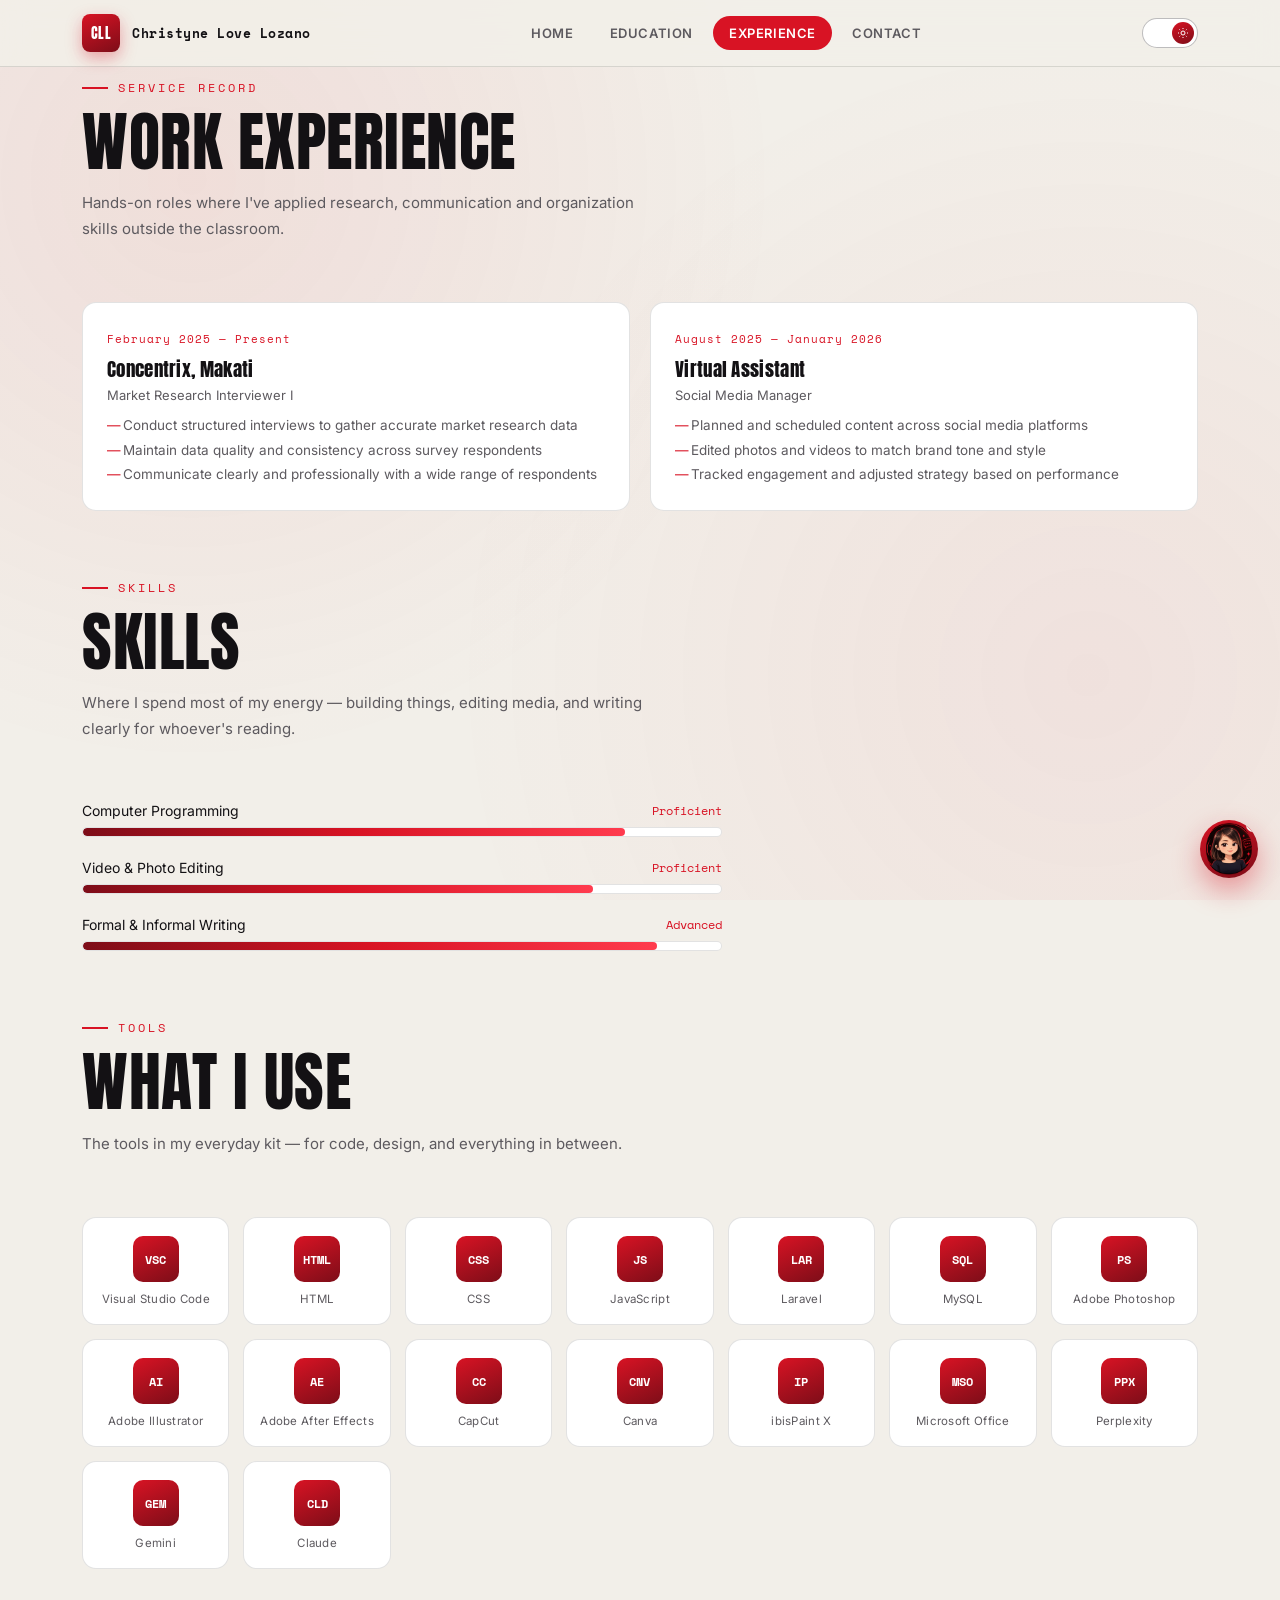
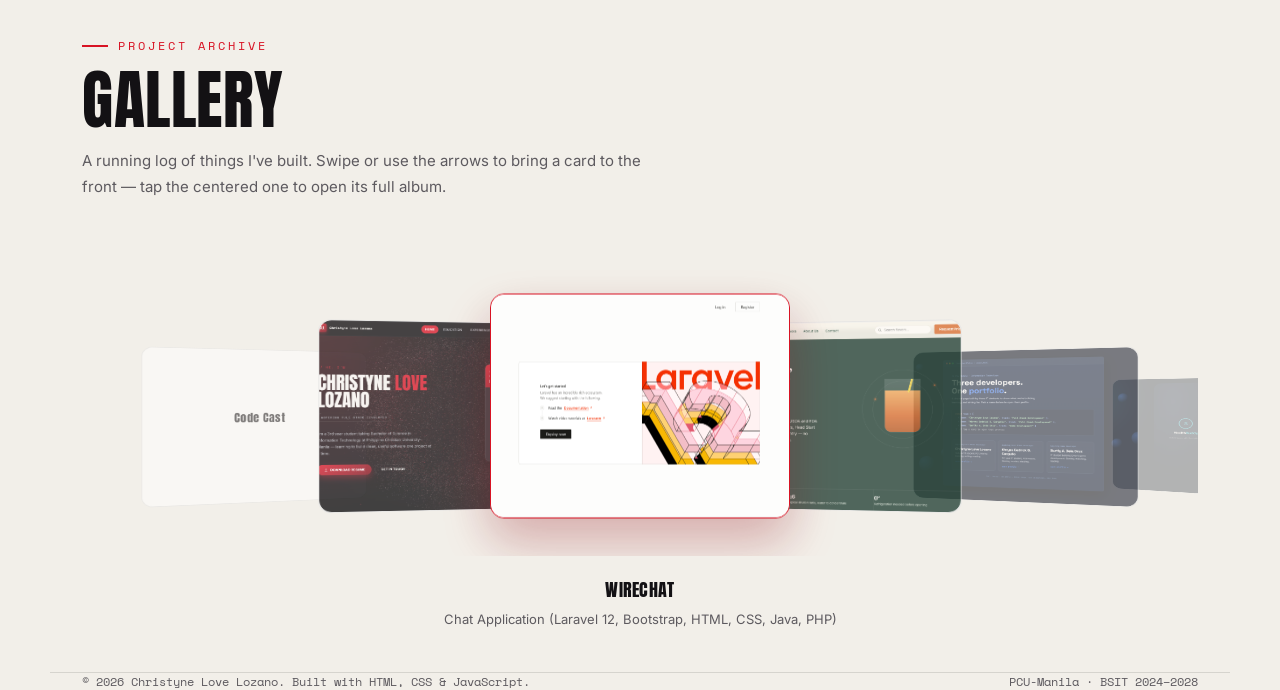
==== commit c5d85bbf: "Update Project 05 details in skills.html" ====
--- a/skills.html
+++ b/skills.html
@@ -172,15 +172,15 @@
         </span>
       </button>
       <button class="gallery-item" type="button" data-reveal
-        data-title="Project 05"
-        data-desc="Describe this project here — what it is, the tools you used, and what you were going for."
-        data-album="assets/projects/project-5.jpg"
+        data-title="Code Cast"
+        data-desc="Code Cast Quizlet (HTML, CSS, JavaScript)"
+        data-album="assets/Project05/quiz1.png, assets/Project05/quiz2.png, assets/Project05/quiz3.png, assets/Project05/quiz4.png, assets/Project05/quiz5.png, assets/Project05/quiz6.png, assets/Project05/quiz7.png"
         aria-label="View project 5 album">
-        <img src="assets/projects/project-5.jpg" alt="Project 5"
-             onerror="this.style.display='none'; this.nextElementSibling.style.display='flex';">
-        <span class="gi-fallback" style="display:flex;">
-          <strong>Project 05</strong>
-          Add a photo at<br>assets/projects/project-5.jpg
+        <img src="assets/Project05/quiz1.png" alt="Project 5"
+             onerror="this.style.display='none'; this.nextElementSibling.style.display='flex';">
+        <span class="gi-fallback" style="display:flex;">
+          <strong>Code Cast</strong>
+          <br>
         </span>
       </button>
       <button class="gallery-item" type="button" data-reveal
@@ -442,4 +442,4 @@
 </script>
    <script src="chatbot.js"></script>
 </body>
-</html>+</html>
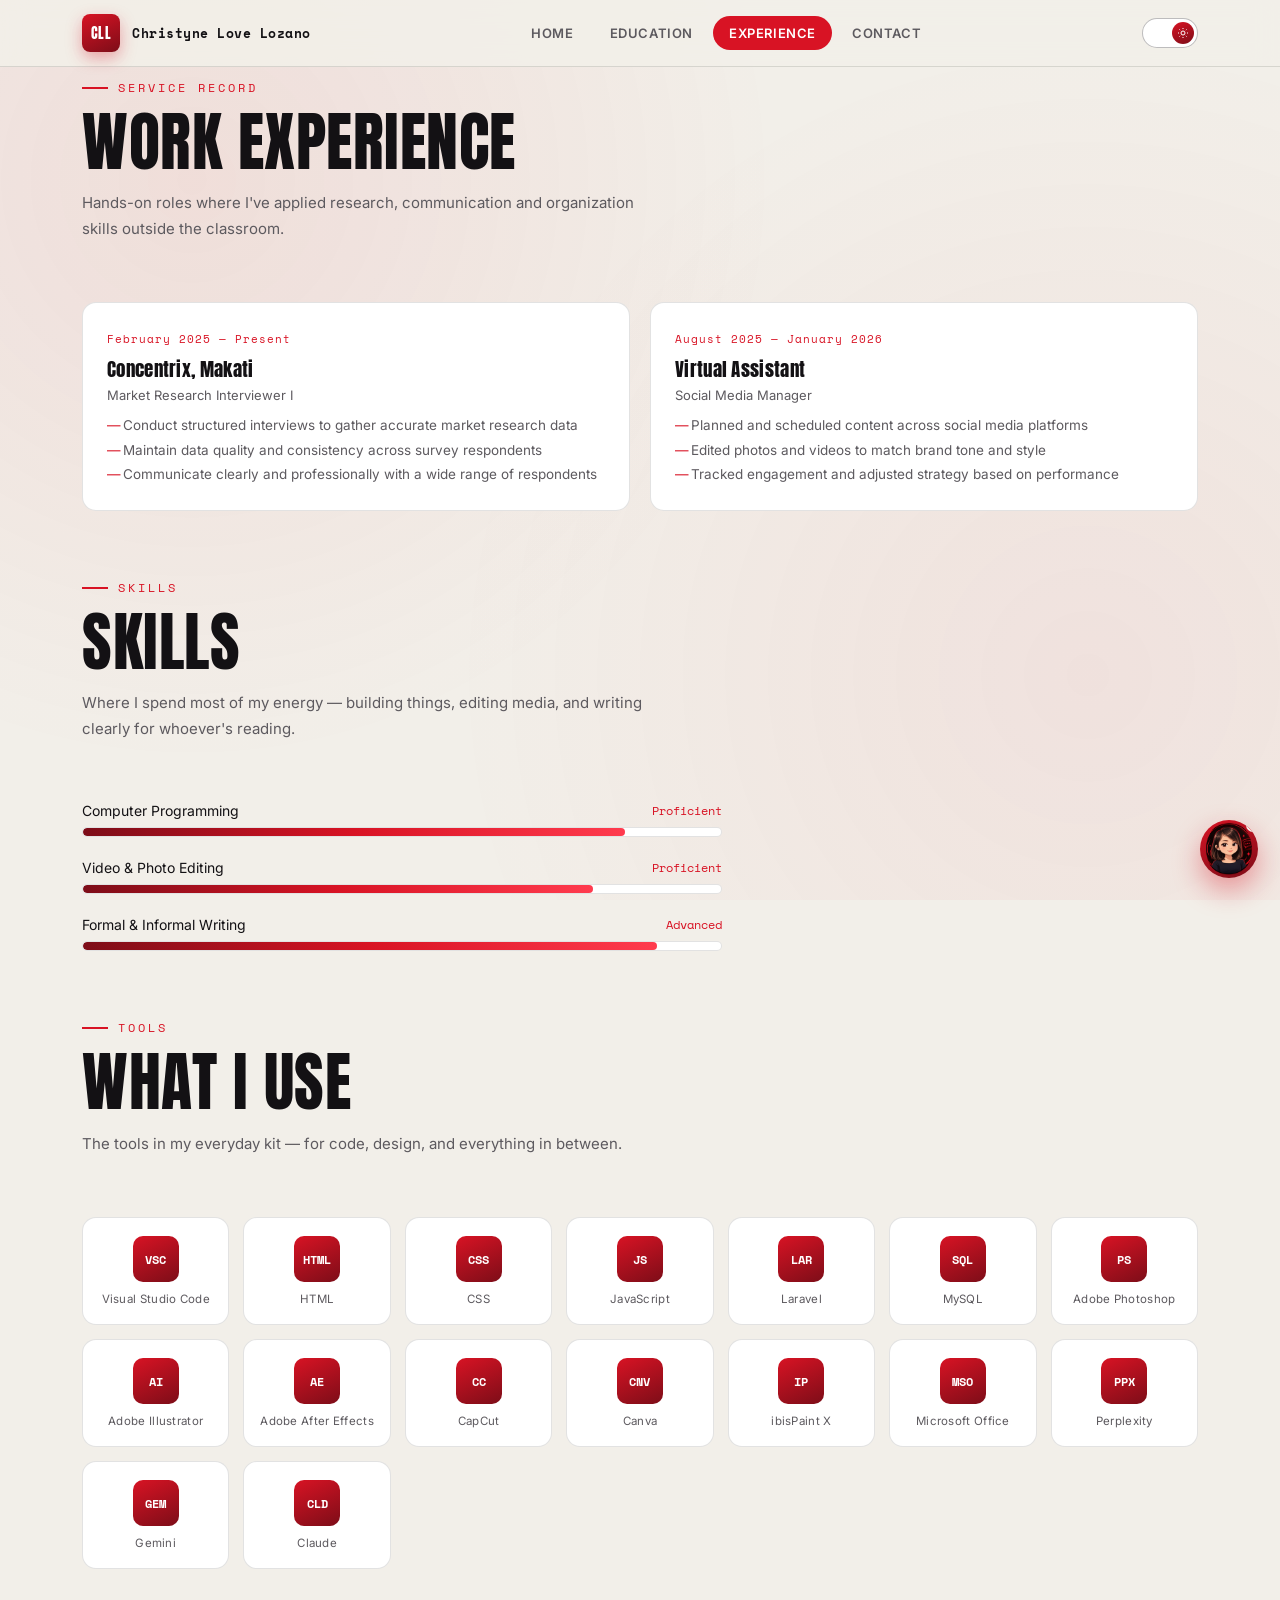
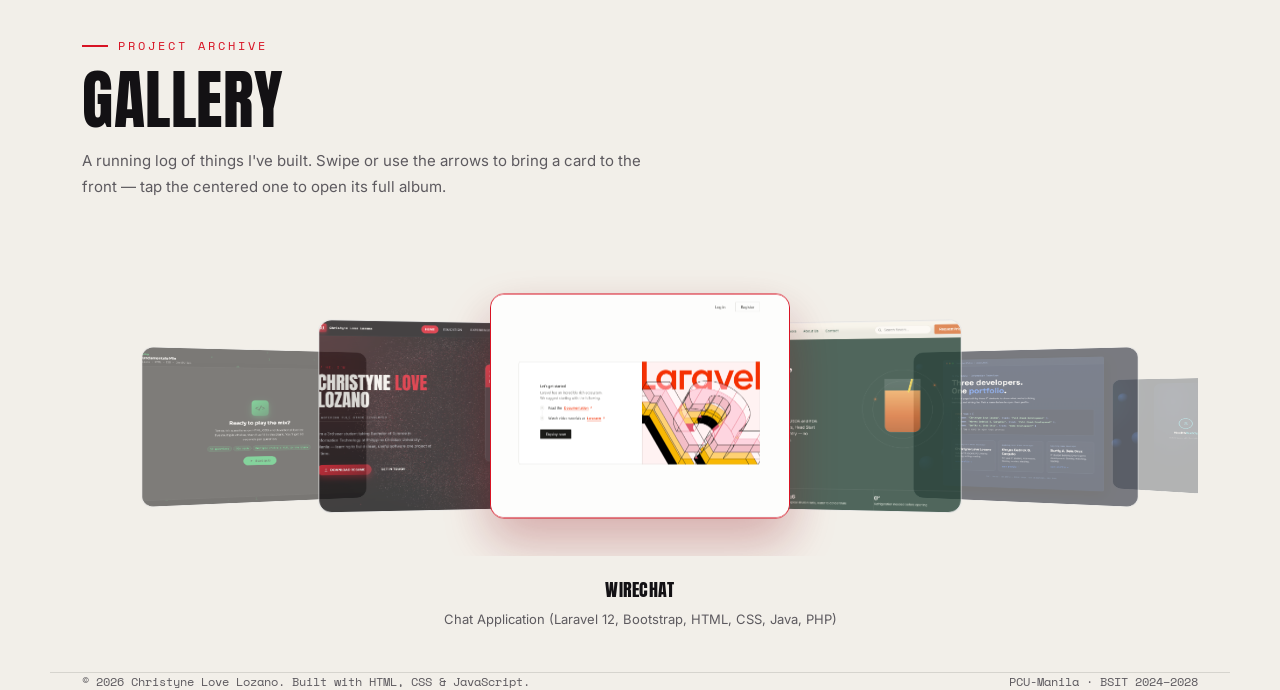
==== commit 84befa95: "Fix image filename casing in skills.html" ====
--- a/skills.html
+++ b/skills.html
@@ -126,7 +126,7 @@
       <button class="gallery-item" type="button" data-reveal
         data-title="Wirechat"
         data-desc="Chat Application (Laravel 12, Bootstrap, HTML, CSS, Java, PHP)"
-        data-album="assets/Project01/Photo1.png, assets/Project01/register.png, assets/Project01/login.png, assets/Project01/dashboard.png, assets/Project01/chats.png, assets/Project01/profile.png"
+        data-album="assets/Project01/photo1.png, assets/Project01/register.png, assets/Project01/login.png, assets/Project01/dashboard.png, assets/Project01/chats.png, assets/Project01/profile.png"
         aria-label="View project 1 album">
         <img src="assets/Project01/photo1.png" alt="Project 1"
              onerror="this.style.display='none'; this.nextElementSibling.style.display='flex';">
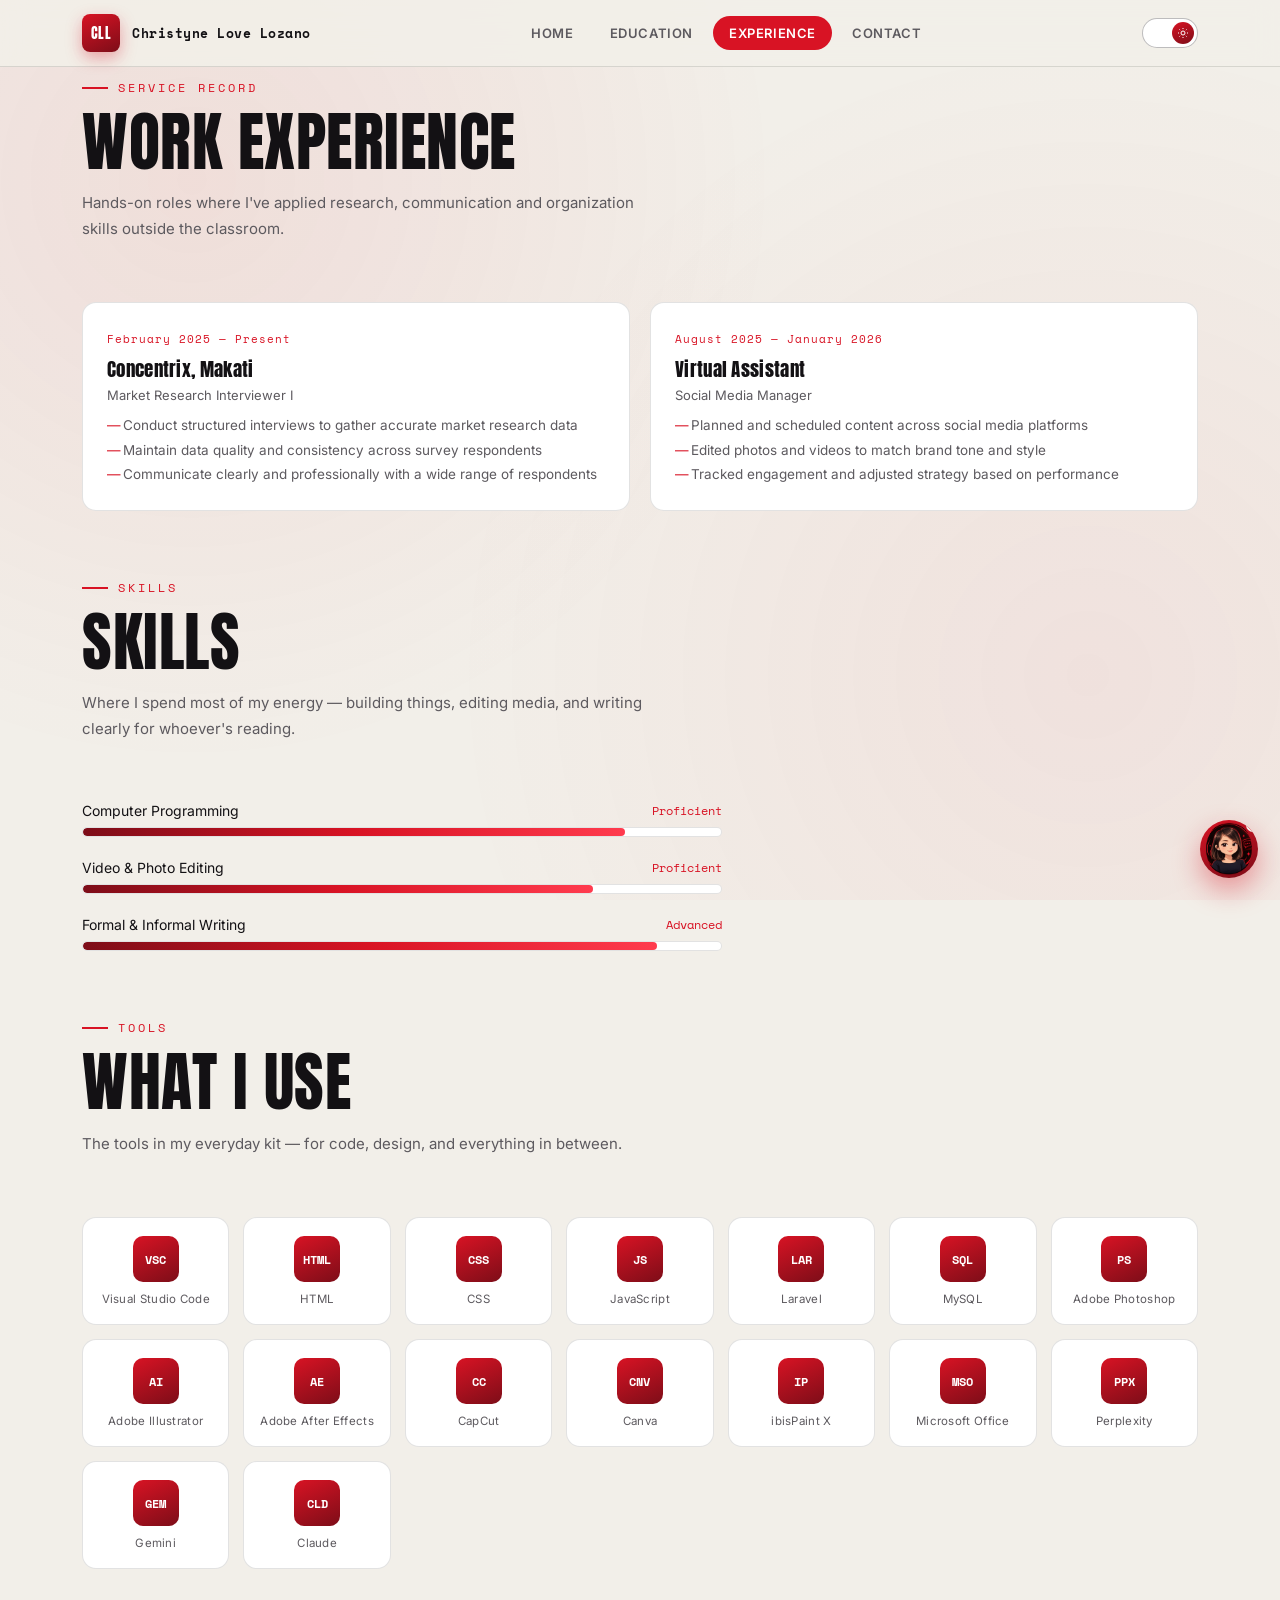
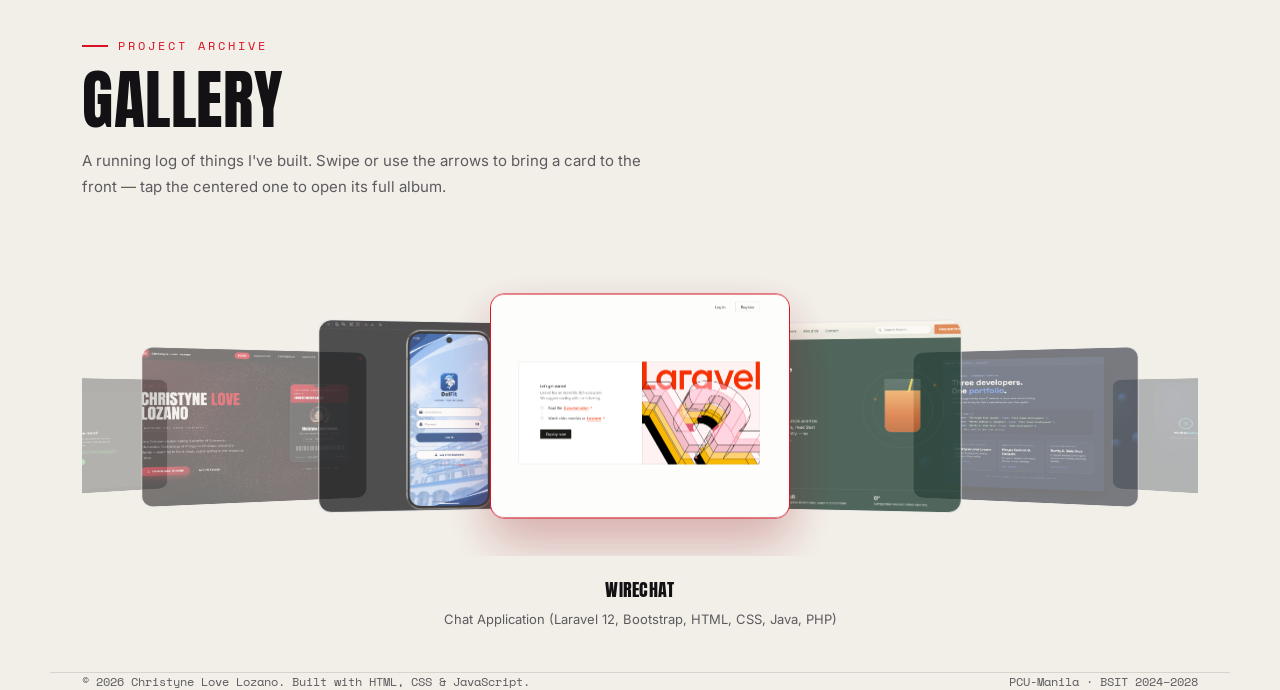
==== commit 5fa7dd96: "Add DolFit project button to skills.html" ====
--- a/skills.html
+++ b/skills.html
@@ -195,6 +195,18 @@
           <br>
         </span>
       </button>
+      <button class="gallery-item" type="button" data-reveal
+        data-title="DolFit"
+        data-desc="School Uniform Ordering Mobile Application (HTML, CSS, JavaScript)"
+        data-album="assets/Project07/dolfit1.png, assets/Project07/dolfit2.png, assets/Project07/dolfit3.png", assets/Project07/dolfit4.png, assets/Project07/dolfit5.png, assets/Project07/dolfit6.png, assets/Project07/dolfit7.png, assets/Project07/dolfit8.png, assets/Project07/dolfit9.png, assets/Project07/dolfit10.png, assets/Project07/dolfi10a.png, assets/Project07/dolfit10b.png, assets/Project07/dolfit10c.png, assets/Project07/dolfit10d.png, assets/Project07/dolfit11.png, assets/Project07/dolfit12.png, assets/Project07/dolfit13.png, assets/Project07/dolfit14.png, assets/Project07/dolfit15.png, assets/Project07/dolfit16.png, assets/Project07/dolfit17.png, assets/Project07/dolfit18.png, assets/Project07/dolfit19.png, assets/Project07/dolfit20.png, assets/Project07/dolfit21.png, assets/Project07/dolfit22.png, assets/Project07/dolfit23.png"
+        aria-label="View project 7 album">
+        <img src="assets/Project07/dolfit1.png" alt="Project 7"
+             onerror="this.style.display='none'; this.nextElementSibling.style.display='flex';">
+        <span class="gi-fallback" style="display:flex;">
+          <strong>DolFit</strong>
+          <br>
+        </span>
+      </button>
     </div>
 
     <!-- Live caption for whichever card is currently centered -->
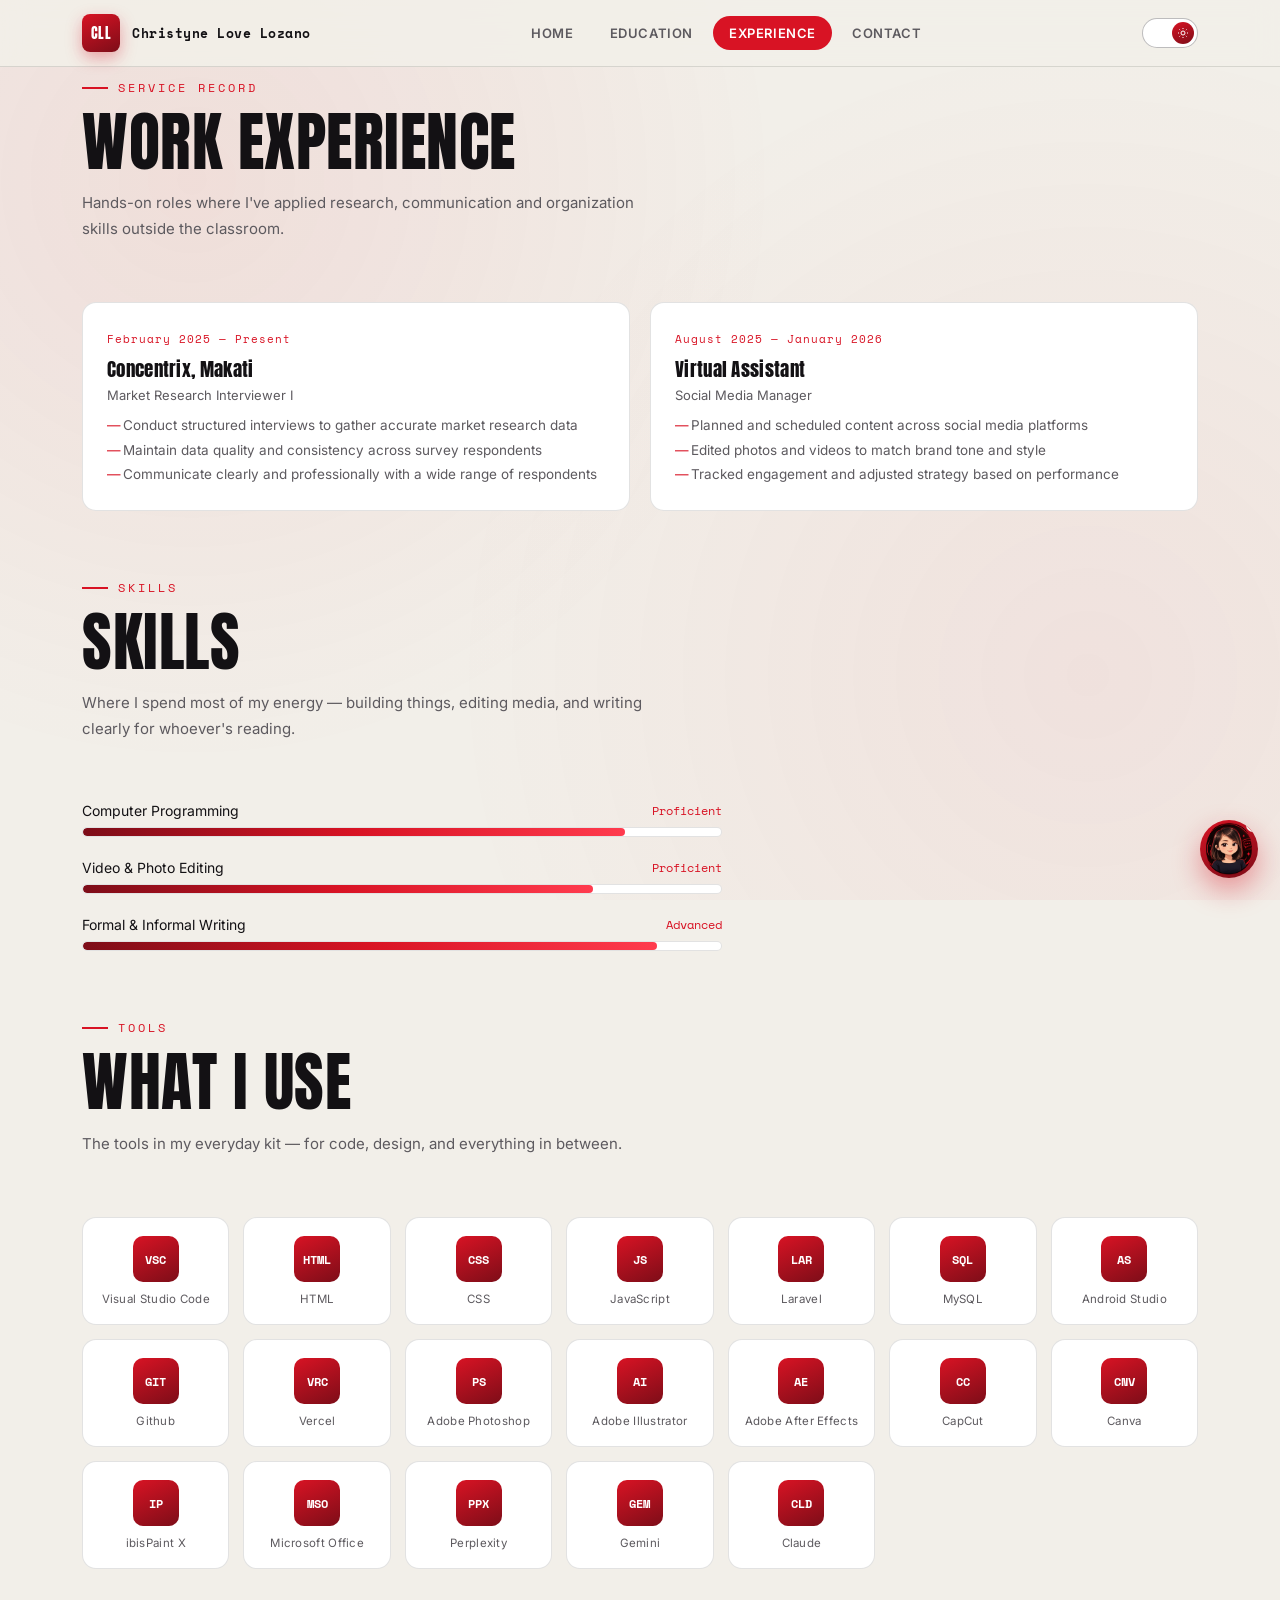
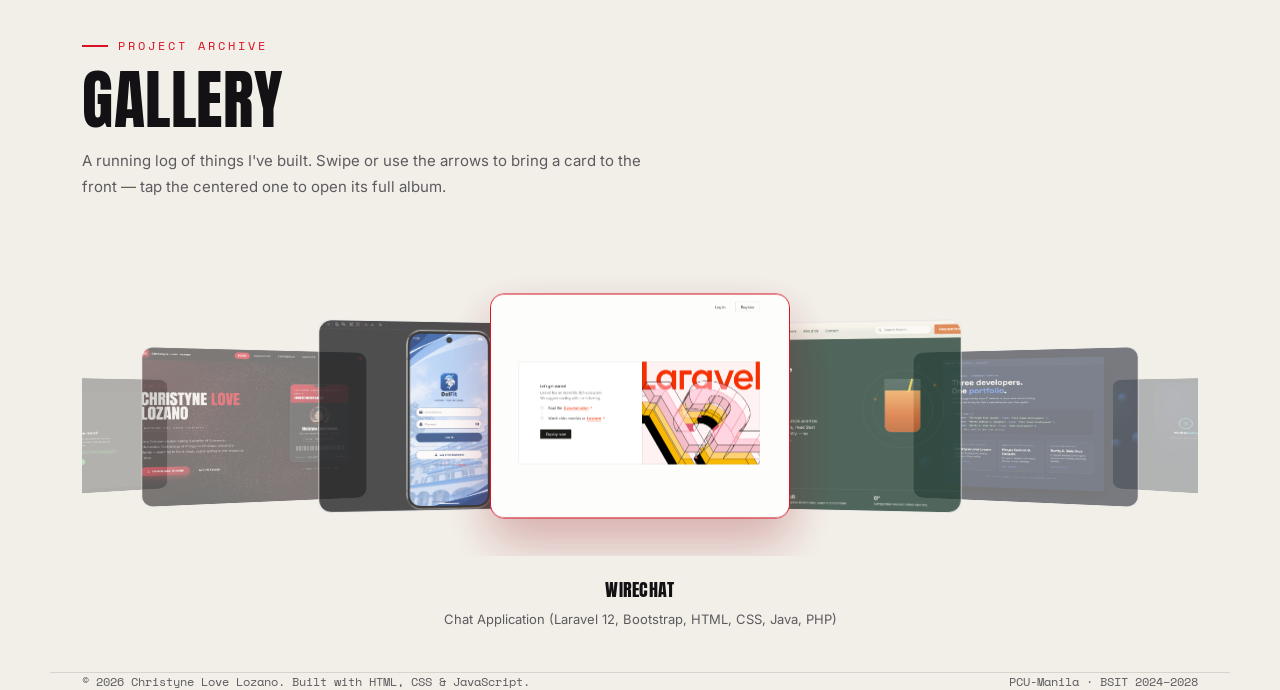
==== commit 4df8125a: "Add badges for Android Studio, GitHub, and Vercel" ====
--- a/skills.html
+++ b/skills.html
@@ -103,6 +103,9 @@
     <div class="badge" data-reveal><div class="badge-mark">JS</div><span>JavaScript</span></div>
     <div class="badge" data-reveal><div class="badge-mark">LAR</div><span>Laravel</span></div>
     <div class="badge" data-reveal><div class="badge-mark">SQL</div><span>MySQL</span></div>
+    <div class="badge" data-reveal><div class="badge-mark">AS</div><span>Android Studio</span></div>
+    <div class="badge" data-reveal><div class="badge-mark">GIT</div><span>Github</span></div>
+    <div class="badge" data-reveal><div class="badge-mark">VRC</div><span>Vercel</span></div>
     <div class="badge" data-reveal><div class="badge-mark">PS</div><span>Adobe Photoshop</span></div>
     <div class="badge" data-reveal><div class="badge-mark">AI</div><span>Adobe Illustrator</span></div>
     <div class="badge" data-reveal><div class="badge-mark">AE</div><span>Adobe After Effects</span></div>
@@ -197,8 +200,8 @@
       </button>
       <button class="gallery-item" type="button" data-reveal
         data-title="DolFit"
-        data-desc="School Uniform Ordering Mobile Application (HTML, CSS, JavaScript)"
-        data-album="assets/Project07/dolfit1.png, assets/Project07/dolfit2.png, assets/Project07/dolfit3.png", assets/Project07/dolfit4.png, assets/Project07/dolfit5.png, assets/Project07/dolfit6.png, assets/Project07/dolfit7.png, assets/Project07/dolfit8.png, assets/Project07/dolfit9.png, assets/Project07/dolfit10.png, assets/Project07/dolfi10a.png, assets/Project07/dolfit10b.png, assets/Project07/dolfit10c.png, assets/Project07/dolfit10d.png, assets/Project07/dolfit11.png, assets/Project07/dolfit12.png, assets/Project07/dolfit13.png, assets/Project07/dolfit14.png, assets/Project07/dolfit15.png, assets/Project07/dolfit16.png, assets/Project07/dolfit17.png, assets/Project07/dolfit18.png, assets/Project07/dolfit19.png, assets/Project07/dolfit20.png, assets/Project07/dolfit21.png, assets/Project07/dolfit22.png, assets/Project07/dolfit23.png"
+        data-desc="School Uniform Ordering Mobile Application (Android Studion: Java)"
+        data-album="assets/Project07/dolfit1.png, assets/Project07/dolfit2.png, assets/Project07/dolfit3.png, assets/Project07/dolfit4.png, assets/Project07/dolfit5.png, assets/Project07/dolfit6.png, assets/Project07/dolfit7.png, assets/Project07/dolfit8.png, assets/Project07/dolfit9.png, assets/Project07/dolfit10.png, assets/Project07/dolfi10a.png, assets/Project07/dolfit10b.png, assets/Project07/dolfit10c.png, assets/Project07/dolfit10d.png, assets/Project07/dolfit11.png, assets/Project07/dolfit12.png, assets/Project07/dolfit13.png, assets/Project07/dolfit14.png, assets/Project07/dolfit15.png, assets/Project07/dolfit16.png, assets/Project07/dolfit17.png, assets/Project07/dolfit18.png, assets/Project07/dolfit19.png, assets/Project07/dolfit20.png, assets/Project07/dolfit21.png, assets/Project07/dolfit22.png, assets/Project07/dolfit23.png"
         aria-label="View project 7 album">
         <img src="assets/Project07/dolfit1.png" alt="Project 7"
              onerror="this.style.display='none'; this.nextElementSibling.style.display='flex';">
